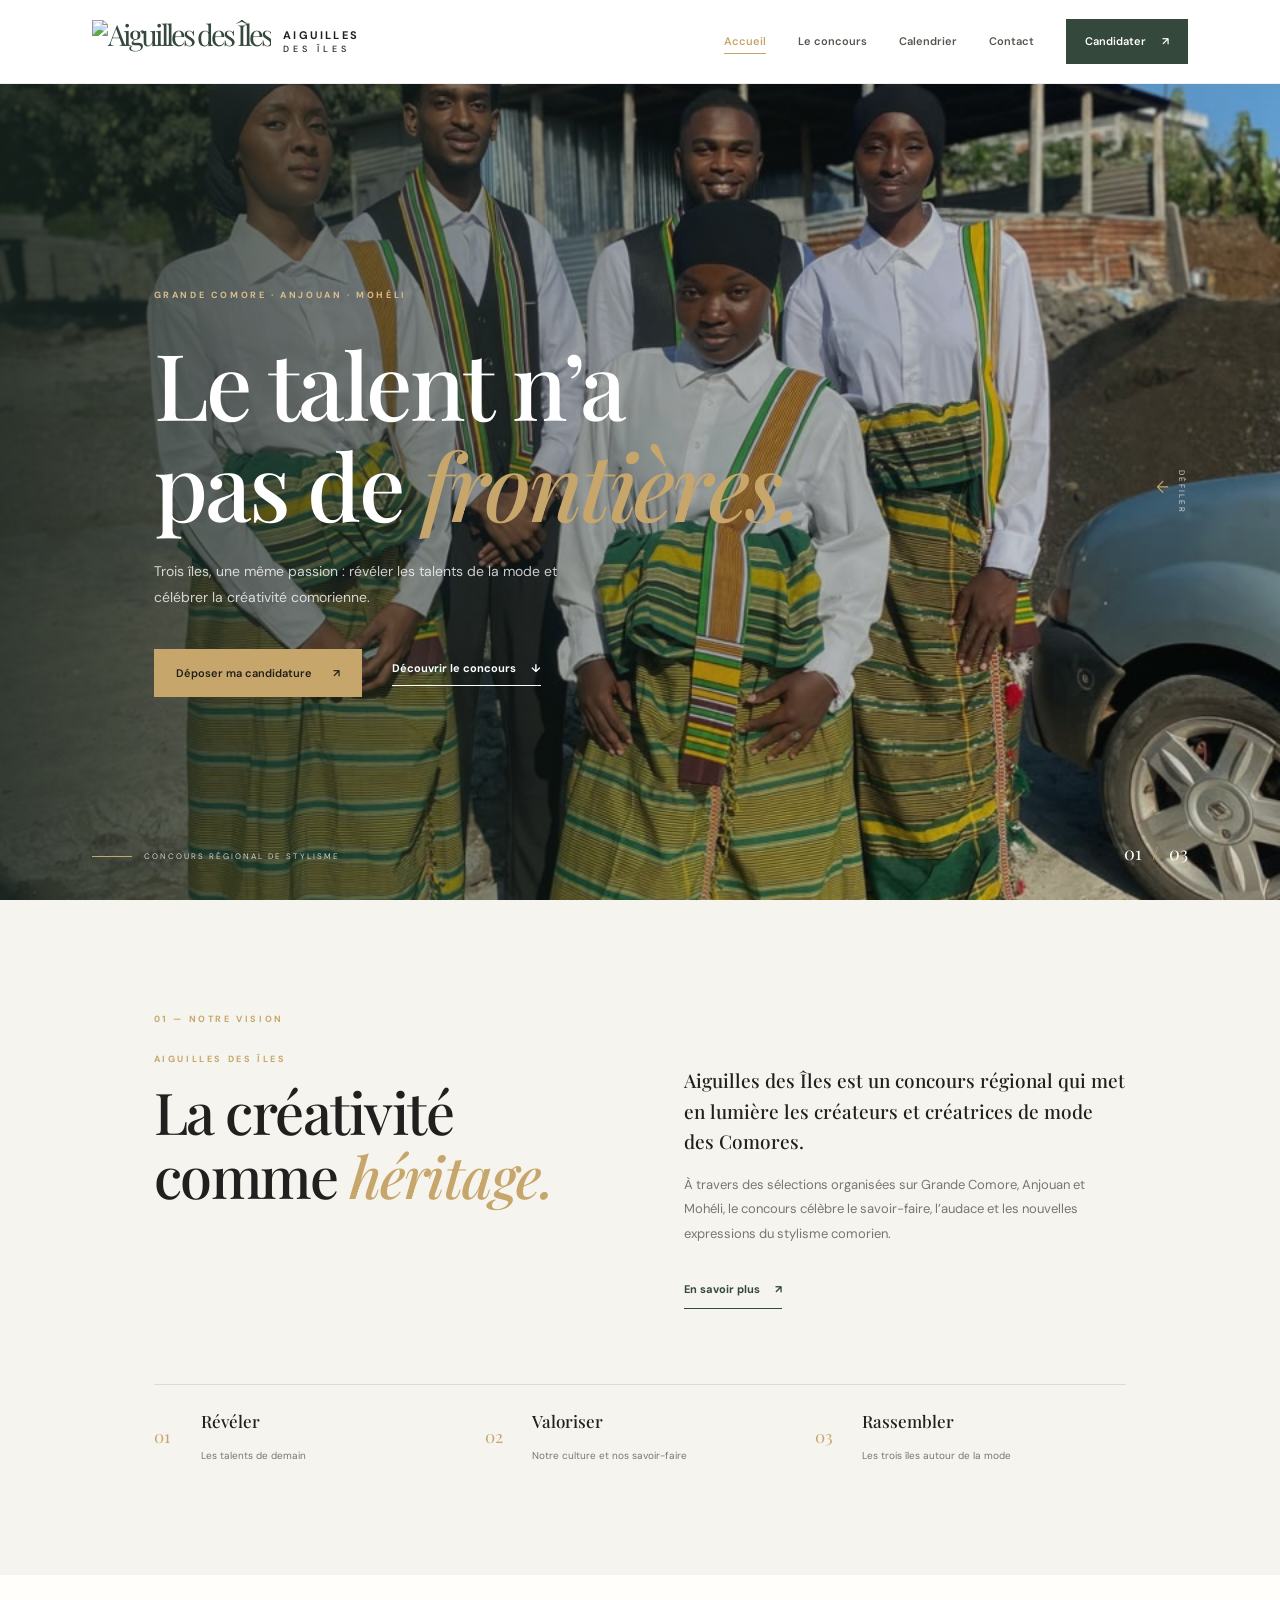
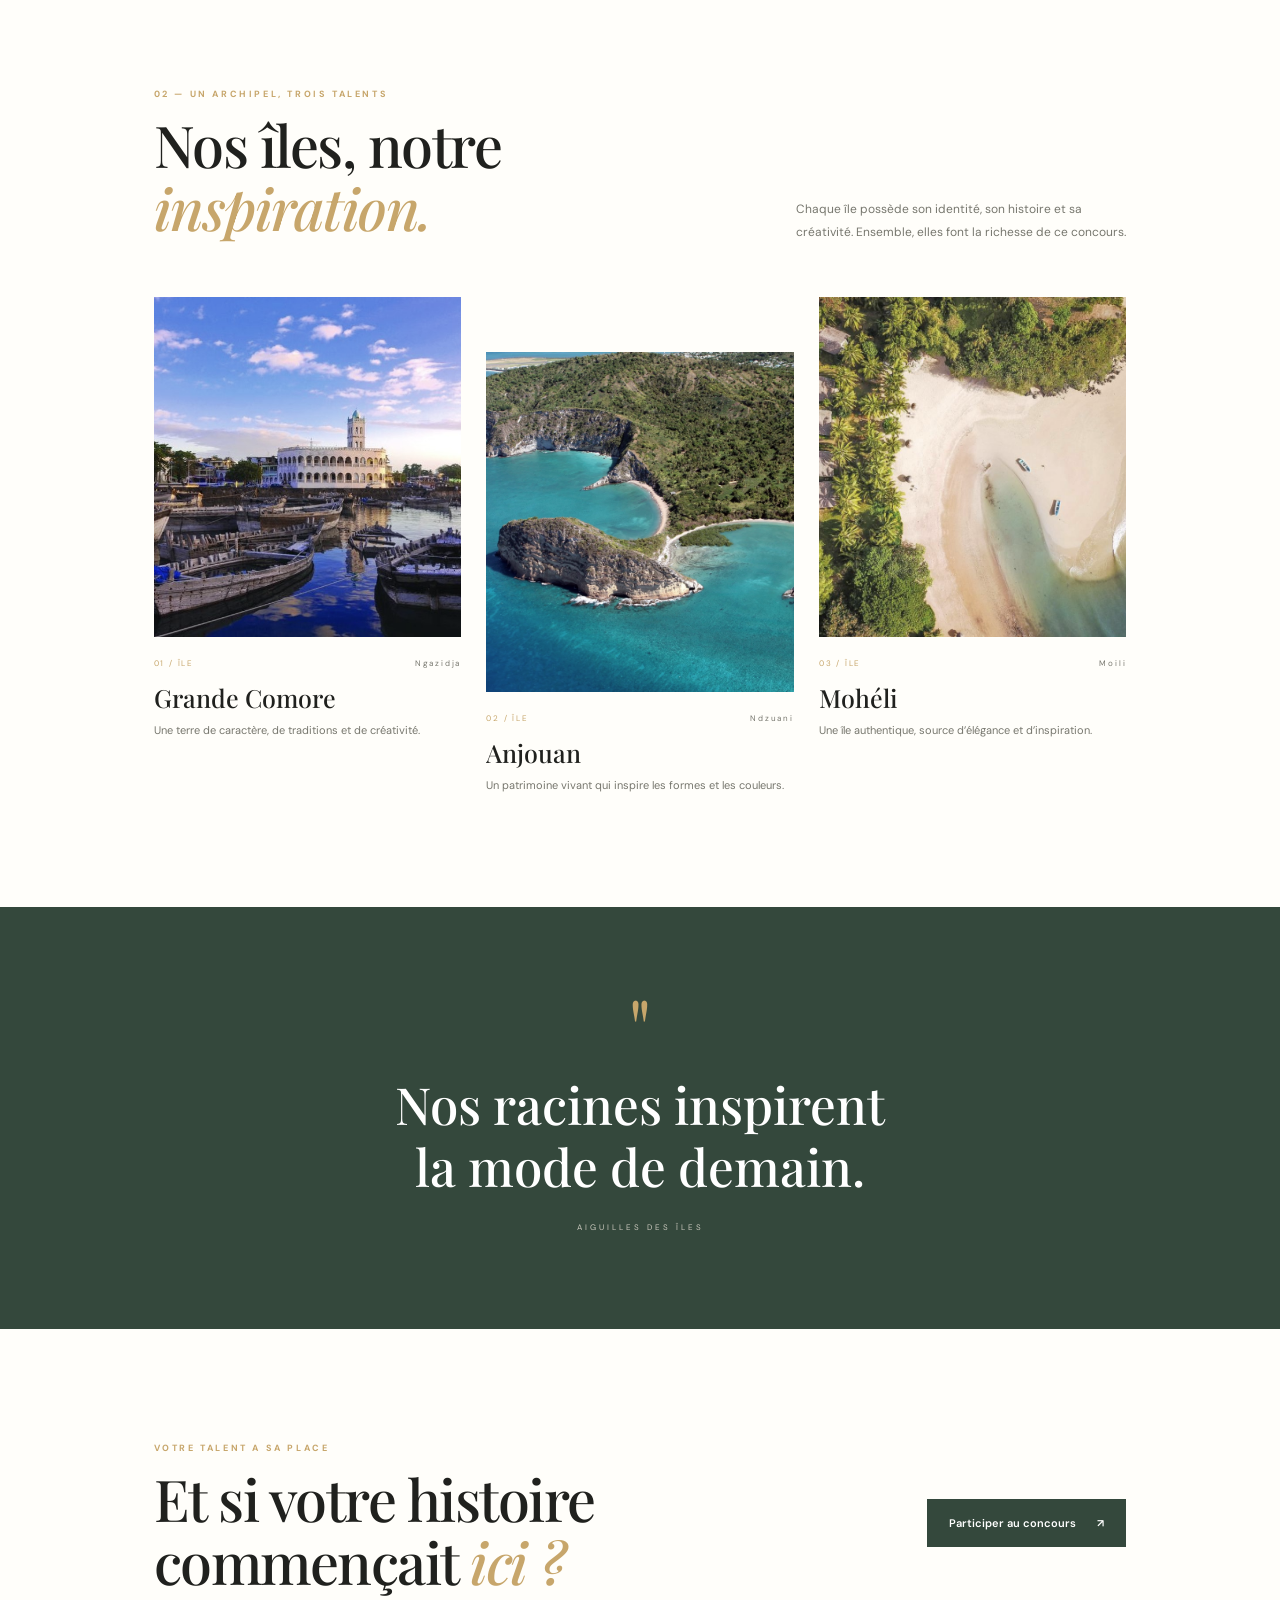
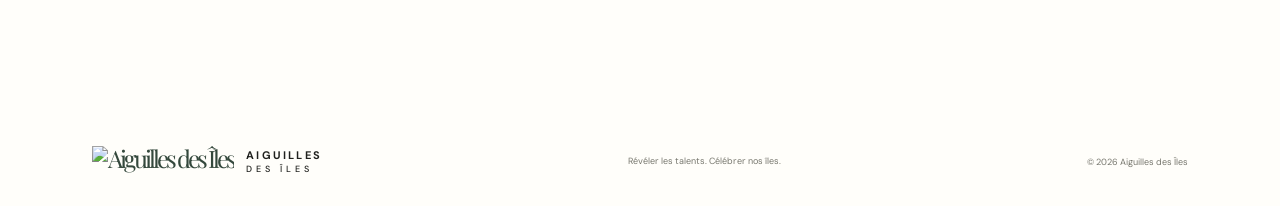
==== index.html @ 20867476 "premier commit" ====
<!DOCTYPE html>
<html lang="fr">
<head>
  <meta charset="UTF-8">
  <meta name="viewport" content="width=device-width, initial-scale=1.0">
  <meta name="description" content="Aiguilles des Îles — Concours régional de stylisme des Comores. Trois îles, une même passion : révéler les talents de la mode et célébrer la créativité comorienne.">
  <title>Accueil | Aiguilles des Îles</title>
  <link rel="preconnect" href="https://fonts.googleapis.com">
  <link rel="preconnect" href="https://fonts.gstatic.com" crossorigin>
  <link href="https://fonts.googleapis.com/css2?family=DM+Sans:wght@400;500;600;700&family=Playfair+Display:wght@500;600;700&display=swap" rel="stylesheet">
  <link rel="stylesheet" href="css/styles.css">
  <script src="js/main.js" defer></script>
</head>
<body>
<a href="#main-content" class="skip-link">Aller au contenu principal</a>
<header class="site-header" role="banner">
  <a class="brand" href="index.html" aria-label="Aiguilles des Îles - Accueil">
    <span class="brand-mark" aria-hidden="true"><img src="assets/images/Logo aiguille des îles .png" alt="Aiguilles des Îles"></span>
    <span class="brand-name">AIGUILLES <small>DES ÎLES</small></span>
  </a>
  <button class="menu-toggle" aria-label="Ouvrir le menu" aria-expanded="false" aria-controls="main-nav">
    <span aria-hidden="true"></span><span aria-hidden="true"></span>
  </button>
  <nav class="main-nav" id="main-nav" role="navigation" aria-label="Navigation principale">
    <a href="index.html" data-page="index" aria-current="page">Accueil</a>
    <a href="concours.html" data-page="concours">Le concours</a>
    <a href="calendrier.html" data-page="calendrier">Calendrier</a>
    <a href="contact.html" data-page="contact">Contact</a>
    <a class="nav-cta" href="candidature.html" data-page="candidature">Candidater <span aria-hidden="true">↗</span></a>
  </nav>
</header>
<main id="main-content">
  <section class="hero hero-home" aria-labelledby="hero-title">
    <div class="hero-content reveal">
      <p class="eyebrow light">GRANDE COMORE · ANJOUAN · MOHÉLI</p>
      <h1 id="hero-title">Le talent n&rsquo;a<br>pas de <em>frontières.</em></h1>
      <p class="hero-intro">Trois îles, une même passion : révéler les talents de la mode et célébrer la créativité comorienne.</p>
      <div class="hero-actions">
        <a class="button button-gold" href="candidature.html">Déposer ma candidature <span aria-hidden="true">↗</span></a>
        <a class="text-link light-link" href="concours.html">Découvrir le concours <span aria-hidden="true">↓</span></a>
      </div>
    </div>
    <div class="hero-note" aria-hidden="true"><span class="note-line"></span><span>CONCOURS RÉGIONAL DE STYLISME</span></div>
    <div class="hero-index" aria-hidden="true">01 <span>/</span> 03</div>
    <a class="scroll-cue" href="#vision" aria-label="Faire défiler vers la suite">DÉFILER <span aria-hidden="true">↓</span></a>
  </section>

  <section class="intro section-pad" id="vision" aria-labelledby="vision-title">
    <div class="section-kicker reveal">01 — NOTRE VISION</div>
    <div class="intro-grid">
      <div class="reveal">
        <p class="eyebrow">AIGUILLES DES ÎLES</p>
        <h2 id="vision-title">La créativité<br>comme <em>héritage.</em></h2>
      </div>
      <div class="intro-copy reveal">
        <p class="lead">Aiguilles des Îles est un concours régional qui met en lumière les créateurs et créatrices de mode des Comores.</p>
        <p>À travers des sélections organisées sur Grande Comore, Anjouan et Mohéli, le concours célèbre le savoir-faire, l&rsquo;audace et les nouvelles expressions du stylisme comorien.</p>
        <a class="text-link dark-link" href="concours.html">En savoir plus <span aria-hidden="true">↗</span></a>
      </div>
    </div>
    <div class="values-row reveal">
      <div><span aria-hidden="true">01</span><strong>Révéler</strong><small>Les talents de demain</small></div>
      <div><span aria-hidden="true">02</span><strong>Valoriser</strong><small>Notre culture et nos savoir-faire</small></div>
      <div><span aria-hidden="true">03</span><strong>Rassembler</strong><small>Les trois îles autour de la mode</small></div>
    </div>
  </section>

  <section class="islands section-pad" aria-labelledby="islands-title">
    <div class="section-heading reveal">
      <div>
        <div class="section-kicker">02 — UN ARCHIPEL, TROIS TALENTS</div>
        <h2 id="islands-title">Nos îles, notre <em>inspiration.</em></h2>
      </div>
      <p>Chaque île possède son identité, son histoire et sa créativité. Ensemble, elles font la richesse de ce concours.</p>
    </div>
    <div class="island-grid">
      <article class="island-card reveal">
        <div class="island-photo photo-grand" aria-hidden="true"></div>
        <div class="island-meta"><span>01 / ÎLE</span><span>Ngazidja</span></div>
        <h3>Grande Comore</h3>
        <p>Une terre de caractère, de traditions et de créativité.</p>
      </article>
      <article class="island-card island-offset reveal">
        <div class="island-photo photo-anjouan" aria-hidden="true"></div>
        <div class="island-meta"><span>02 / ÎLE</span><span>Ndzuani</span></div>
        <h3>Anjouan</h3>
        <p>Un patrimoine vivant qui inspire les formes et les couleurs.</p>
      </article>
      <article class="island-card reveal">
        <div class="island-photo photo-moheli" aria-hidden="true"></div>
        <div class="island-meta"><span>03 / ÎLE</span><span>Moili</span></div>
        <h3>Mohéli</h3>
        <p>Une île authentique, source d&rsquo;élégance et d&rsquo;inspiration.</p>
      </article>
    </div>
  </section>

  <section class="quote-band" aria-label="Citation">
    <div class="quote-mark" aria-hidden="true">"</div>
    <blockquote>Nos racines inspirent<br>la mode de demain.</blockquote>
    <span>AIGUILLES DES ÎLES</span>
  </section>

  <section class="home-cta section-pad reveal" aria-labelledby="cta-title">
    <div>
      <div class="section-kicker">VOTRE TALENT A SA PLACE</div>
      <h2 id="cta-title">Et si votre histoire<br>commençait <em>ici ?</em></h2>
    </div>
    <a class="button button-dark" href="candidature.html">Participer au concours <span aria-hidden="true">↗</span></a>
  </section>
</main>
<footer class="site-footer" role="contentinfo">
  <a class="brand footer-brand" href="index.html" aria-label="Aiguilles des Îles - Accueil">
    <span class="brand-mark" aria-hidden="true"><img src="assets/images/Logo aiguille des îles .png" alt="Aiguilles des Îles"></span>
    <span class="brand-name">AIGUILLES <small>DES ÎLES</small></span>
  </a>
  <p>Révéler les talents. Célébrer nos îles.</p>
  <span class="copyright">© <span class="year" aria-live="polite"></span> Aiguilles des Îles</span>
</footer>
</body>
</html>
---- css/styles.css ----
/* ==========================================================================
   Aiguilles des Îles — Styles
   ========================================================================== */

/* --------------------------------------------------------------------------
   CSS Custom Properties (Design Tokens)
   -------------------------------------------------------------------------- */
:root {
  /* Colors */
  --color-ink: #20211e;
  --color-ink-light: #55564f;
  --color-muted: #77776e;
  --color-cream: #f6f4ee;
  --color-paper: #fffefa;
  --color-gold: #c7a66b;
  --color-gold-light: #d8bd8e;
  --color-green: #34483c;
  --color-green-dark: #242b25;
  --color-line: #dedbd1;
  --color-white: #ffffff;
  --color-success-bg: #e5eee6;
  --color-success-text: #2c5739;
  --color-error-bg: #fcecec;
  --color-error-text: #9b2c2c;
  --color-focus: #c7a66b;

  /* Transparent variants */
  --color-ink-07: rgba(32, 33, 30, 0.07);
  --color-ink-12: rgba(32, 33, 30, 0.12);
  --color-white-78: rgba(255, 255, 255, 0.78);
  --color-white-85: rgba(255, 255, 255, 0.85);
  --color-white-97: rgba(255, 255, 255, 0.97);
  --color-green-85: rgba(23, 34, 29, 0.85);
  --color-green-40: rgba(23, 34, 29, 0.40);
  --color-green-15: rgba(23, 34, 29, 0.15);
  --color-white-10: rgba(255, 255, 255, 0.10);
  --color-white-13: rgba(255, 255, 255, 0.13);
  --color-white-21: rgba(255, 255, 255, 0.21);
  --color-white-24: rgba(255, 255, 255, 0.24);
  --color-white-66: rgba(255, 255, 255, 0.66);
  --color-white-bf: rgba(255, 255, 255, 0.75);
  --color-white-c2: rgba(255, 255, 255, 0.76);
  --color-white-c7: rgba(255, 255, 255, 0.78);
  --color-white-db: rgba(255, 255, 255, 0.86);
  --color-white-d9: rgba(255, 255, 255, 0.85);
  --color-black-0d: rgba(0, 0, 0, 0.05);
  --color-black-18: rgba(0, 0, 0, 0.09);
  --color-black-12: rgba(0, 0, 0, 0.07);

  /* Typography */
  --font-serif: "Playfair Display", Georgia, serif;
  --font-sans: "DM Sans", Arial, sans-serif;

  /* Font sizes (clamp for fluid typography) */
  --fs-eyebrow: 9px;
  --fs-body-sm: 10px;
  --fs-body: 11px;
  --fs-body-lg: 12px;
  --fs-lead: 19px;
  --fs-h3: 20px;
  --fs-h2: clamp(39px, 4.5vw, 58px);
  --fs-h1: clamp(55px, 7.2vw, 96px);
  --fs-h1-page: clamp(52px, 6.5vw, 82px);
  --fs-quote: clamp(34px, 4vw, 52px);
  --fs-brand-mark: 29px;
  --fs-brand-mark-footer: 24px;
  --fs-nav: 11px;
  --fs-button: 11px;
  --fs-form-label: 10px;
  --fs-form-input: 11px;
  --fs-copyright: 9px;
  --fs-island-meta: 8px;
  --fs-timeline-number: 25px;
  --fs-values-number: 17px;
  --fs-island-title: 25px;

  /* Spacing */
  --space-xs: 4px;
  --space-sm: 8px;
  --space-md: 12px;
  --space-lg: 16px;
  --space-xl: 20px;
  --space-2xl: 24px;
  --space-3xl: 32px;
  --space-4xl: 40px;
  --space-5xl: 48px;
  --space-6xl: 56px;
  --space-7xl: 72px;
  --space-8xl: 80px;
  --space-9xl: 96px;
  --space-10xl: 112px;

  /* Layout */
  --header-height: 84px;
  --header-height-mobile: 76px;
  --container-padding: 7.2%;
  --container-padding-mobile: 5%;
  --section-padding: 112px 12%;
  --section-padding-mobile: 85px 8%;
  --max-content-width: 680px;
  --max-page-hero-width: 650px;

  /* Transitions */
  --transition-fast: 0.2s ease;
  --transition-base: 0.25s ease;
  --transition-slow: 0.3s ease;
  --transition-reveal: 0.8s cubic-bezier(0.2, 0.7, 0.2, 1);
  --transition-image: 0.7s ease;

  /* Shadows */
  --shadow-sm: 0 2px 8px var(--color-black-0d);
  --shadow-md: 0 5px 25px var(--color-black-0d);
  --shadow-lg: 0 9px 20px var(--color-black-12);
  --shadow-nav: 0 12px 18px var(--color-black-12);

  /* Border radius */
  --radius-none: 0;
  --radius-sm: 4px;

  /* Z-index */
  --z-header: 1000;
  --z-menu-toggle: 1001;
  --z-modal: 2000;
}

/* --------------------------------------------------------------------------
   Reset & Base
   -------------------------------------------------------------------------- */
*, *::before, *::after {
  box-sizing: border-box;
}

html {
  scroll-behavior: smooth;
  scroll-padding-top: var(--header-height);
  -webkit-text-size-adjust: 100%;
}

@media (prefers-reduced-motion: reduce) {
  html {
    scroll-behavior: auto;
  }
}

body {
  margin: 0;
  color: var(--color-ink);
  background: var(--color-paper);
  font-family: var(--font-sans);
  font-size: var(--fs-body);
  line-height: 1.6;
  -webkit-font-smoothing: antialiased;
  -moz-osx-font-smoothing: grayscale;
}

img {
  max-width: 100%;
  height: auto;
  display: block;
}

a {
  color: inherit;
  text-decoration: none;
}

button {
  font-family: inherit;
  font-size: inherit;
}

input, select, textarea {
  font-family: inherit;
  font-size: inherit;
}

/* Focus styles for accessibility */
:focus-visible {
  outline: 2px solid var(--color-focus);
  outline-offset: 2px;
}

/* Skip link for accessibility */
.skip-link {
  position: absolute;
  top: -100%;
  left: 50%;
  transform: translateX(-50%);
  padding: var(--space-md) var(--space-xl);
  background: var(--color-ink);
  color: var(--color-white);
  font-weight: 600;
  z-index: 10000;
  border-radius: var(--radius-sm);
}

.skip-link:focus {
  top: var(--space-md);
}

/* --------------------------------------------------------------------------
   Typography Utilities
   -------------------------------------------------------------------------- */
.eyebrow, .section-kicker {
  font-size: var(--fs-eyebrow);
  letter-spacing: 2.6px;
  font-weight: 700;
  color: var(--color-gold);
  text-transform: uppercase;
  margin: 0 0 var(--space-sm);
}

.eyebrow.light, .section-kicker.light {
  color: var(--color-gold-light);
}

h1, h2, h3, h4, h5, h6 {
  font-family: var(--font-serif);
  font-weight: 500;
  line-height: 1.1;
  margin: 0;
}

h1 { font-size: var(--fs-h1); letter-spacing: -2.8px; }
h2 { font-size: var(--fs-h2); letter-spacing: -1.5px; margin: var(--space-md) 0; }
h3 { font-size: var(--fs-h3); }

h1 em, h2 em, h3 em, blockquote em {
  color: var(--color-gold);
  font-weight: 500;
  font-style: italic;
}

.lead {
  color: var(--color-ink);
  font: 500 var(--fs-lead)/1.6 var(--font-serif);
  margin-top: 0;
}

p {
  margin: 0 0 var(--space-lg);
  line-height: 1.9;
}

small {
  font-size: var(--fs-body-sm);
  line-height: 1.5;
}

.text-link {
  display: inline-block;
  font-size: var(--fs-nav);
  font-weight: 700;
  padding-bottom: 8px;
  border-bottom: 1px solid currentColor;
  transition: color var(--transition-base);
}

.text-link span {
  margin-left: 12px;
  transition: transform var(--transition-base);
}

.text-link:hover span {
  transform: translateX(4px);
}

.light-link { color: var(--color-white); }
.dark-link { color: var(--color-green); margin-top: var(--space-lg); }

/* --------------------------------------------------------------------------
   Buttons
   -------------------------------------------------------------------------- */
.button {
  display: inline-flex;
  align-items: center;
  justify-content: center;
  gap: var(--space-sm);
  padding: 17px 22px;
  border: 0;
  font: 600 var(--fs-button) var(--font-sans);
  cursor: pointer;
  transition: transform var(--transition-base), background var(--transition-base), box-shadow var(--transition-base);
  white-space: nowrap;
}

.button:hover {
  transform: translateY(-3px);
  box-shadow: var(--shadow-lg);
}

.button:active {
  transform: translateY(0);
}

.button-gold {
  background: var(--color-gold);
  color: #201f1a;
}

.button-gold:hover {
  background: var(--color-gold-light);
}

.button-dark {
  background: var(--color-green);
  color: var(--color-white);
}

.button-dark:hover {
  background: #2d3d34;
}

.button:disabled {
  opacity: 0.5;
  cursor: not-allowed;
  transform: none;
}

/* --------------------------------------------------------------------------
   Layout Components
   -------------------------------------------------------------------------- */
.section-pad {
  padding: var(--section-padding);
}

.container {
  width: 100%;
  max-width: 1200px;
  margin: 0 auto;
  padding: 0 var(--container-padding);
}

/* --------------------------------------------------------------------------
   Header / Navigation
   -------------------------------------------------------------------------- */
.site-header {
  height: var(--header-height);
  padding: 0 var(--container-padding);
  display: flex;
  align-items: center;
  justify-content: space-between;
  background: var(--color-white-97);
  backdrop-filter: blur(12px);
  position: fixed;
  top: 0;
  left: 0;
  right: 0;
  z-index: var(--z-header);
  border-bottom: 1px solid var(--color-ink-07);
  transition: box-shadow var(--transition-slow);
}

.site-header.scrolled {
  box-shadow: var(--shadow-md);
}

.brand {
  display: flex;
  align-items: center;
  gap: 12px;
  flex-shrink: 0;
}

.brand-mark {
  font: var(--fs-brand-mark) var(--font-serif);
  letter-spacing: -3px;
  color: var(--color-green);
  line-height: 1;
}

.brand-mark img {
  height: 44px;
  width: auto;
  display: block;
}

.brand-mark span {
  color: var(--color-gold);
  font-size: 17px;
  vertical-align: top;
  margin: 0 2px;
}

.brand-name {
  font-size: 11px;
  font-weight: 700;
  letter-spacing: 2.2px;
  line-height: 1.5;
}

.brand-name small {
  display: block;
  font-size: 9px;
  font-weight: 500;
  letter-spacing: 4px;
}

.main-nav {
  display: flex;
  align-items: center;
  gap: 32px;
  font-size: var(--fs-nav);
  font-weight: 600;
  color: var(--color-ink-light);
}

.main-nav a:not(.nav-cta) {
  transition: color var(--transition-base);
  position: relative;
}

.main-nav a:not(.nav-cta)::after {
  content: '';
  position: absolute;
  bottom: -4px;
  left: 0;
  width: 0;
  height: 1px;
  background: var(--color-gold);
  transition: width var(--transition-base);
}

.main-nav a:hover:not(.nav-cta),
.main-nav a.active:not(.nav-cta) {
  color: var(--color-gold);
}

.main-nav a:hover:not(.nav-cta)::after,
.main-nav a.active:not(.nav-cta)::after {
  width: 100%;
}

.nav-cta {
  background: var(--color-green);
  color: var(--color-white);
  padding: 14px 19px;
  border-radius: var(--radius-none);
  transition: background var(--transition-base), transform var(--transition-base), box-shadow var(--transition-base);
}

.nav-cta:hover {
  background: #2d3d34;
  transform: translateY(-2px);
  box-shadow: var(--shadow-sm);
}

.nav-cta span,
.button span {
  margin-left: 13px;
}

/* Menu toggle */
.menu-toggle {
  display: none;
  border: 0;
  background: none;
  padding: 8px;
  cursor: pointer;
  position: relative;
  z-index: var(--z-menu-toggle);
}

.menu-toggle span {
  display: block;
  width: 24px;
  height: 1.5px;
  background: var(--color-ink);
  margin: 6px 0;
  transition: all 0.3s cubic-bezier(0.4, 0, 0.2, 1);
  transform-origin: center;
}

.menu-toggle.active span:first-child {
  transform: translateY(7.5px) rotate(45deg);
}

.menu-toggle.active span:nth-child(2) {
  opacity: 0;
  transform: scaleX(0);
}

.menu-toggle.active span:last-child {
  transform: translateY(-7.5px) rotate(-45deg);
}

main {
  padding-top: var(--header-height);
}

/* --------------------------------------------------------------------------
   Hero Sections
   -------------------------------------------------------------------------- */
.hero {
  min-height: 690px;
  height: calc(100vh - var(--header-height));
  max-height: 900px;
  position: relative;
  display: flex;
  align-items: center;
  overflow: hidden;
  background: #26352d;
  color: var(--color-white);
}

.hero-home {
  background-image: linear-gradient(90deg, var(--color-green-85), var(--color-green-40) 48%, var(--color-green-15)), url("../assets/images/photo_accueil.jpg");
  background-size: cover;
  background-position: center 38%;
  background-attachment: fixed;
}

.hero-content {
  position: relative;
  z-index: 1;
  width: min(var(--max-content-width), 80%);
  margin-left: 12%;
  padding: 70px 0;
}

.hero h1 {
  margin: 28px 0 23px;
}

.hero-intro {
  max-width: 435px;
  color: var(--color-white-c7);
  font-size: 14px;
  line-height: 1.9;
}

.hero-actions {
  display: flex;
  align-items: center;
  gap: 30px;
  margin-top: 38px;
  flex-wrap: wrap;
}

.hero-note {
  position: absolute;
  left: var(--container-padding);
  bottom: 37px;
  display: flex;
  align-items: center;
  gap: 12px;
  font-size: 8px;
  letter-spacing: 2px;
  color: var(--color-white-bf);
}

.note-line {
  width: 40px;
  height: 1px;
  background: var(--color-gold);
}

.hero-index {
  position: absolute;
  right: var(--container-padding);
  bottom: 35px;
  font: 18px var(--font-serif);
}

.hero-index span {
  color: var(--color-gold);
  margin: 0 6px;
}

.scroll-cue {
  position: absolute;
  right: var(--container-padding);
  top: 50%;
  transform: translateY(-50%);
  writing-mode: vertical-rl;
  font-size: 8px;
  letter-spacing: 2px;
  color: var(--color-white-c2);
}

.scroll-cue span {
  color: var(--color-gold);
  font-size: 16px;
  margin-top: 10px;
  display: block;
}

/* Page Hero */
.page-hero {
  height: 510px;
  min-height: 430px;
  display: flex;
  align-items: center;
  position: relative;
  background-size: cover;
  background-position: center;
  color: var(--color-white);
}

.page-hero::before {
  content: "";
  position: absolute;
  inset: 0;
  background: linear-gradient(90deg, var(--color-green-85), var(--color-green-40) 65%, var(--color-green-15));
}

.page-hero-content {
  position: relative;
  margin-left: 12%;
  max-width: var(--max-page-hero-width);
}

.page-hero h1 {
  font-size: var(--fs-h1-page);
}

.page-hero-content > p:last-child {
  font-size: 13px;
  color: var(--color-white-c7);
  margin-top: var(--space-md);
}

/* Page Hero Backgrounds */
.page-hero-fashion {
  background-image: url("../assets/images/grand-comore.jpg");
}

.page-hero-calendar {
  background-image: url("../assets/images/moheli.jpg");
}

.page-hero-application {
  background-image: url("../assets/images/photo_accueil.jpg");
}

.page-hero-contact {
  background-image: url("../assets/images/anjouan.webp");
}

/* --------------------------------------------------------------------------
   Intro / Vision Section
   -------------------------------------------------------------------------- */
.intro {
  background: var(--color-cream);
}

.intro-grid {
  display: grid;
  grid-template-columns: 1fr 1fr;
  gap: 9%;
  margin-top: 25px;
  align-items: start;
}

.intro-copy {
  padding-top: 14px;
  color: var(--color-muted);
  font-size: 13px;
  line-height: 1.9;
}

.values-row {
  display: grid;
  grid-template-columns: repeat(3, 1fr);
  border-top: 1px solid var(--color-line);
  margin-top: 75px;
  padding-top: 25px;
  gap: 20px;
}

.values-row > div {
  display: grid;
  grid-template-columns: 35px 1fr;
  align-items: center;
  gap: 12px;
}

.values-row span {
  grid-row: span 2;
  color: var(--color-gold);
  font: var(--fs-values-number) var(--font-serif);
}

.values-row strong {
  font: 500 17px var(--font-serif);
}

.values-row small {
  color: var(--color-muted);
  font-size: 10px;
  margin-top: 4px;
}

/* --------------------------------------------------------------------------
   Islands Section
   -------------------------------------------------------------------------- */
.islands {
  background: var(--color-paper);
}

.section-heading {
  display: flex;
  justify-content: space-between;
  align-items: end;
  gap: 40px;
  margin-bottom: 45px;
}

.section-heading p {
  max-width: 330px;
  color: var(--color-muted);
  font-size: 12px;
  line-height: 1.9;
  margin-bottom: 8px;
}

.island-grid {
  display: grid;
  grid-template-columns: repeat(3, 1fr);
  gap: 25px;
  align-items: start;
}

.island-offset {
  margin-top: 55px;
}

.island-photo {
  height: 340px;
  background-size: cover;
  background-position: center;
  filter: saturate(0.75);
  transition: transform var(--transition-image), filter var(--transition-image);
}

.island-card {
  overflow: hidden;
}

.island-card:hover .island-photo {
  transform: scale(1.035);
  filter: saturate(1);
}

.photo-grand {
  background-image: url("../assets/images/grand-comore.jpg");
}

.photo-anjouan {
  background-image: url("../assets/images/anjouan.webp");
}

.photo-moheli {
  background-image: url("../assets/images/moheli.jpg");
}

.island-meta {
  display: flex;
  justify-content: space-between;
  color: var(--color-gold);
  font-size: var(--fs-island-meta);
  letter-spacing: 1.8px;
  margin-top: 20px;
}

.island-meta span:last-child {
  color: var(--color-muted);
}

.island-card h3 {
  font: 500 var(--fs-island-title) var(--font-serif);
  margin: 12px 0 7px;
}

.island-card p {
  font-size: 11px;
  line-height: 1.7;
  color: var(--color-muted);
  margin: 0;
}

/* --------------------------------------------------------------------------
   Quote Band
   -------------------------------------------------------------------------- */
.quote-band {
  padding: 95px 20px;
  background: var(--color-green);
  color: var(--color-white);
  text-align: center;
}

.quote-mark {
  font: 80px/0.6 var(--font-serif);
  color: var(--color-gold);
  line-height: 0.6;
}

.quote-band blockquote {
  margin: 24px 0;
  font: 500 var(--fs-quote)/1.2 var(--font-serif);
}

.quote-band > span {
  font-size: 8px;
  letter-spacing: 3px;
  color: #c9c8bd;
  display: block;
}

/* --------------------------------------------------------------------------
   Home CTA
   -------------------------------------------------------------------------- */
.home-cta {
  display: flex;
  justify-content: space-between;
  align-items: center;
  gap: 30px;
  flex-wrap: wrap;
}

.home-cta > div {
  flex: 1;
  min-width: 280px;
}

/* --------------------------------------------------------------------------
   Story Section (Concours page)
   -------------------------------------------------------------------------- */
.story-section {
  background: var(--color-cream);
}

/* --------------------------------------------------------------------------
   Requirements Section (Concours page)
   -------------------------------------------------------------------------- */
.requirements {
  display: grid;
  grid-template-columns: 1fr 1fr;
  padding: 0;
  background: var(--color-green-dark);
  color: var(--color-white);
}

.requirements-image {
  min-height: 610px;
  background: url("../assets/images/anjouan.webp") center/cover;
}

.requirements-content {
  padding: 95px 13% 80px 10%;
}

.requirements-content h2 {
  margin-top: 25px;
}

.requirements-content > p {
  color: var(--color-white-db);
  font-size: 12px;
  line-height: 1.9;
  margin: 24px 0;
}

.check-list {
  list-style: none;
  padding: 0;
  margin: 28px 0 35px;
}

.check-list li {
  padding: 12px 0;
  border-bottom: 1px solid var(--color-white-10);
  font-size: 11px;
  color: var(--color-white-db);
  display: flex;
  align-items: flex-start;
  gap: 12px;
}

.check-list li span {
  color: var(--color-gold);
  flex-shrink: 0;
  margin-top: 2px;
}

/* --------------------------------------------------------------------------
   Final Section (Concours page)
   -------------------------------------------------------------------------- */
.final-section {
  background: var(--color-paper);
}

/* --------------------------------------------------------------------------
   Journey / Calendar Page
   -------------------------------------------------------------------------- */
.journey-page {
  background: var(--color-cream);
}

.journey-page .section-heading {
  align-items: end;
  margin: 20px 0 55px;
}

.journey-page .section-heading h2 {
  margin-bottom: 0;
}

.timeline {
  border-top: 1px solid var(--color-line);
}

.timeline-item {
  display: grid;
  grid-template-columns: 65px 1fr auto;
  gap: 25px;
  align-items: center;
  padding: 26px 0;
  border-bottom: 1px solid var(--color-line);
}

.timeline-number {
  font: var(--fs-timeline-number) var(--font-serif);
  color: var(--color-gold);
}

.timeline-item small {
  color: var(--color-gold);
  font-size: 8px;
  letter-spacing: 2px;
}

.timeline-item h3 {
  font: 500 20px var(--font-serif);
  margin: 6px 0;
}

.timeline-item p {
  font-size: 11px;
  color: var(--color-muted);
  margin: 0;
}

.timeline-date {
  font-size: 8px;
  letter-spacing: 1.5px;
  color: var(--color-muted);
  white-space: nowrap;
}

/* --------------------------------------------------------------------------
   Application / Candidature Page
   -------------------------------------------------------------------------- */
.application {
  background: var(--color-paper);
  display: grid;
  grid-template-columns: 0.8fr 1.2fr;
  gap: 9%;
}

.application-heading {
  align-self: start;
}

.application-heading > p {
  font-size: 12px;
  line-height: 1.9;
  color: var(--color-muted);
  max-width: 300px;
}

.application-reminder {
  margin-top: 45px;
  padding: 22px;
  background: var(--color-cream);
  max-width: 320px;
}

.application-reminder strong {
  font: 500 18px var(--font-serif);
  display: block;
  margin-bottom: var(--space-xs);
}

.application-reminder p {
  font-size: 11px;
  color: var(--color-muted);
  line-height: 1.8;
  margin: 0;
}

.application-form,
.contact-form {
  background: var(--color-cream);
  padding: 35px;
}

.form-topline {
  display: flex;
  justify-content: space-between;
  padding-bottom: 20px;
  border-bottom: 1px solid var(--color-line);
  margin-bottom: 25px;
  color: var(--color-gold);
  font-size: 8px;
  letter-spacing: 1.8px;
  font-weight: 700;
}

.form-grid {
  display: grid;
  grid-template-columns: 1fr 1fr;
  gap: 19px 16px;
}

.form-grid label,
.contact-form label {
  display: flex;
  flex-direction: column;
  gap: 9px;
  font-size: var(--fs-form-label);
  font-weight: 700;
  color: #53544c;
}

.form-grid .full {
  grid-column: 1 / -1;
}

input, select, textarea {
  width: 100%;
  border: 1px solid var(--color-line);
  border-radius: var(--radius-none);
  background: var(--color-paper);
  padding: 13px 12px;
  color: var(--color-ink);
  font: var(--fs-form-input) var(--font-sans);
  outline: none;
  transition: border-color var(--transition-base), box-shadow var(--transition-base);
}

input:focus, select:focus, textarea:focus {
  border-color: var(--color-focus);
  box-shadow: 0 0 0 3px rgba(199, 166, 107, 0.2);
}

input:invalid:not(:placeholder-shown),
select:invalid:not(:placeholder-shown),
textarea:invalid:not(:placeholder-shown) {
  border-color: var(--color-error-text);
}

textarea {
  resize: vertical;
  min-height: 100px;
}

.upload-label small {
  font-weight: 400;
  color: var(--color-muted);
  line-height: 1.5;
  margin-top: 4px;
  display: block;
}

input[type="file"] {
  padding: 10px;
}

.consent {
  display: flex;
  gap: 10px;
  align-items: center;
  margin: 25px 0;
  color: var(--color-muted);
  font-size: 10px;
}

.consent input {
  width: auto;
  accent-color: var(--color-green);
}

.form-disclaimer {
  color: #8a887e;
  font-size: 9px;
  line-height: 1.6;
  margin: 17px 0 0;
}

.form-message {
  display: none;
  padding: 14px;
  margin-top: 18px;
  background: var(--color-success-bg);
  color: var(--color-success-text);
  font-size: 11px;
  line-height: 1.6;
  border-radius: var(--radius-sm);
}

.form-message.show {
  display: block;
}

.form-message.error {
  background: var(--color-error-bg);
  color: var(--color-error-text);
}

/* --------------------------------------------------------------------------
   Contact Page
   -------------------------------------------------------------------------- */
.contact-page {
  display: grid;
  grid-template-columns: 1fr 1fr;
  gap: 10%;
  background: var(--color-paper);
}

.contact-intro > p {
  max-width: 400px;
  color: var(--color-muted);
  font-size: 13px;
  line-height: 1.9;
}

.contact-details {
  margin-top: 45px;
  border-top: 1px solid var(--color-line);
}

.contact-details div {
  padding: 19px 0;
  border-bottom: 1px solid var(--color-line);
}

.contact-details span {
  display: block;
  font-size: 8px;
  letter-spacing: 2px;
  color: var(--color-gold);
  margin-bottom: 9px;
}

.contact-details a,
.contact-details p {
  font: 500 16px var(--font-serif);
  margin: 0;
}

.contact-details a:hover {
  color: var(--color-gold);
}

.edit-note {
  display: block;
  margin-top: 20px;
  color: #98958a;
  font-size: 9px;
}

.contact-form {
  display: flex;
  flex-direction: column;
  gap: 18px;
}

.contact-form .form-topline {
  margin-bottom: 4px;
}

.contact-form .button {
  align-self: flex-start;
}

/* --------------------------------------------------------------------------
   Footer
   -------------------------------------------------------------------------- */
.site-footer {
  padding: 28px var(--container-padding);
  display: flex;
  align-items: center;
  justify-content: space-between;
  gap: 20px;
  background: var(--color-paper);
  flex-wrap: wrap;
}

.footer-brand .brand-mark {
  font-size: var(--fs-brand-mark-footer);
}

.footer-brand .brand-mark img {
  height: 32px;
  width: auto;
  display: block;
}

.site-footer p,
.copyright {
  font-size: var(--fs-copyright);
  color: var(--color-muted);
  margin: 0;
}

/* --------------------------------------------------------------------------
   Reveal Animations
   -------------------------------------------------------------------------- */
.reveal {
  opacity: 0;
  transform: translateY(26px);
  transition: opacity var(--transition-reveal), transform var(--transition-reveal);
}

.reveal.visible {
  opacity: 1;
  transform: translateY(0);
}

.hero-content.reveal {
  transition-delay: 0.15s;
}

/* Staggered reveal for list items */
.check-list li.reveal:nth-child(1) { transition-delay: 0.05s; }
.check-list li.reveal:nth-child(2) { transition-delay: 0.1s; }
.check-list li.reveal:nth-child(3) { transition-delay: 0.15s; }
.check-list li.reveal:nth-child(4) { transition-delay: 0.2s; }

.timeline-item.reveal:nth-child(1) { transition-delay: 0.05s; }
.timeline-item.reveal:nth-child(2) { transition-delay: 0.1s; }
.timeline-item.reveal:nth-child(3) { transition-delay: 0.15s; }
.timeline-item.reveal:nth-child(4) { transition-delay: 0.2s; }
.timeline-item.reveal:nth-child(5) { transition-delay: 0.25s; }
.timeline-item.reveal:nth-child(6) { transition-delay: 0.3s; }

.island-card.reveal:nth-child(1) { transition-delay: 0.05s; }
.island-card.reveal:nth-child(2) { transition-delay: 0.15s; }
.island-card.reveal:nth-child(3) { transition-delay: 0.25s; }

.values-row > div.reveal:nth-child(1) { transition-delay: 0.05s; }
.values-row > div.reveal:nth-child(2) { transition-delay: 0.1s; }
.values-row > div.reveal:nth-child(3) { transition-delay: 0.15s; }

@media (prefers-reduced-motion: reduce) {
  *, *::before, *::after {
    scroll-behavior: auto !important;
    transition-duration: 0.01ms !important;
    animation-duration: 0.01ms !important;
  }

  .reveal {
    opacity: 1;
    transform: none;
  }
}

/* --------------------------------------------------------------------------
   Responsive
   -------------------------------------------------------------------------- */
@media (max-width: 1024px) {
  .requirements-content {
    padding: 85px 10% 70px;
  }
}

@media (max-width: 900px) {
  .site-header {
    padding: 0 var(--container-padding-mobile);
    height: var(--header-height-mobile);
  }

  .main-nav {
    position: absolute;
    top: var(--header-height-mobile);
    left: 0;
    right: 0;
    background: var(--color-paper);
    padding: 0 var(--container-padding);
    flex-direction: column;
    align-items: stretch;
    gap: 0;
    box-shadow: var(--shadow-nav);
    max-height: 0;
    overflow: hidden;
    opacity: 0;
    transition: max-height 0.4s cubic-bezier(0.4, 0, 0.2, 1), opacity 0.3s ease, padding 0.4s cubic-bezier(0.4, 0, 0.2, 1);
    padding-top: 0;
    padding-bottom: 0;
  }

  .main-nav.open {
    max-height: 400px;
    opacity: 1;
    padding-top: 22px;
    padding-bottom: 22px;
  }

  .main-nav a {
    padding: 14px 0;
    opacity: 0;
    transform: translateX(-20px);
    transition: opacity 0.3s ease, transform 0.3s ease, color var(--transition-base);
  }

  .main-nav.open a {
    opacity: 1;
    transform: translateX(0);
  }

  .main-nav.open a:nth-child(1) { transition-delay: 0.1s; }
  .main-nav.open a:nth-child(2) { transition-delay: 0.15s; }
  .main-nav.open a:nth-child(3) { transition-delay: 0.2s; }
  .main-nav.open a:nth-child(4) { transition-delay: 0.25s; }
  .main-nav.open a:nth-child(5) { transition-delay: 0.3s; }

  .main-nav .nav-cta {
    padding: 14px;
    text-align: center;
    margin-top: 10px;
    opacity: 0;
    transform: translateX(-20px);
    transition: opacity 0.3s ease 0.35s, transform 0.3s ease 0.35s, background var(--transition-base);
  }

  .main-nav.open .nav-cta {
    opacity: 1;
    transform: translateX(0);
  }

  .menu-toggle {
    display: block;
    z-index: var(--z-menu-toggle);
  }

  main {
    padding-top: var(--header-height-mobile);
  }

  .hero {
    min-height: 620px;
    height: calc(100vh - var(--header-height-mobile));
  }

  .hero-content {
    margin-left: 8%;
  }

  .section-pad {
    padding: var(--section-padding-mobile);
  }

  .requirements-content {
    padding: 75px 9%;
  }
}

@media (max-width: 768px) {
  .hero-note {
    left: 8%;
    font-size: 7px;
  }

  .hero-index {
    right: 8%;
  }

  .scroll-cue {
    right: 8%;
  }
}

@media (max-width: 650px) {
  .hero {
    min-height: 650px;
    background-attachment: scroll;
    background-position: 58% center;
  }

  .hero-content {
    width: 84%;
    margin-left: 8%;
  }

  .hero h1, .page-hero h1 {
    font-size: 57px;
  }

  .hero-actions {
    align-items: flex-start;
    flex-direction: column;
    gap: 23px;
  }

  .hero-note {
    left: 8%;
    font-size: 7px;
  }

  .scroll-cue {
    display: none;
  }

  .intro-grid,
  .requirements,
  .application,
  .contact-page {
    grid-template-columns: 1fr;
  }

  .intro-grid {
    gap: 10px;
  }

  .values-row {
    grid-template-columns: 1fr;
    gap: 20px;
    margin-top: 45px;
  }

  .values-row > div {
    grid-template-columns: 35px 1fr;
    gap: 12px;
    padding: var(--space-md);
    background: var(--color-cream);
    border-radius: var(--radius-sm);
  }

  .section-heading {
    display: block;
  }

  .section-heading p {
    margin-top: 20px;
  }

  .island-grid {
    grid-template-columns: 1fr;
    gap: 35px;
  }

  .island-offset {
    margin-top: 0;
  }

  .island-photo {
    height: 390px;
  }

  .page-hero {
    height: 440px;
  }

  .page-hero-content {
    margin-left: 8%;
    width: 84%;
  }

  .timeline-item {
    grid-template-columns: 42px 1fr;
    gap: 15px;
  }

  .timeline-date {
    grid-column: 2;
    margin-top: -8px;
  }

  .requirements-image {
    min-height: 390px;
  }

  .requirements-content {
    padding: 65px 8%;
  }

  .form-grid {
    grid-template-columns: 1fr;
  }

  .form-grid .full {
    grid-column: auto;
  }

  .application-form,
  .contact-form {
    padding: 23px 18px;
  }

  .contact-page {
    gap: 50px;
  }

  .home-cta {
    display: block;
    text-align: center;
  }

  .home-cta .button {
    margin-top: 20px;
  }

  .site-footer {
    flex-wrap: wrap;
    padding: 25px 8%;
  }

  .site-footer p {
    order: 3;
    width: 100%;
    margin: 0;
  }
}

/* --------------------------------------------------------------------------
   Print Styles
   -------------------------------------------------------------------------- */
@media print {
  .site-header,
  .menu-toggle,
  .hero-note,
  .hero-index,
  .scroll-cue,
  .button,
  .form-disclaimer,
  .application-form,
  .contact-form,
  .site-footer {
    display: none !important;
  }

  main {
    padding-top: 0;
  }

  .hero {
    min-height: auto;
    height: auto;
    background-attachment: scroll;
    color: var(--color-ink);
    background: var(--color-paper);
    page-break-inside: avoid;
  }

  .hero-home {
    background-image: none;
  }

  .page-hero {
    height: auto;
    min-height: auto;
    background-image: none !important;
    color: var(--color-ink);
    background: var(--color-paper);
  }

  .page-hero::before {
    display: none;
  }

  a {
    text-decoration: underline;
  }

  a[href^="http"]::after {
    content: " (" attr(href) ")";
    font-size: 0.8em;
    color: var(--color-muted);
  }
}
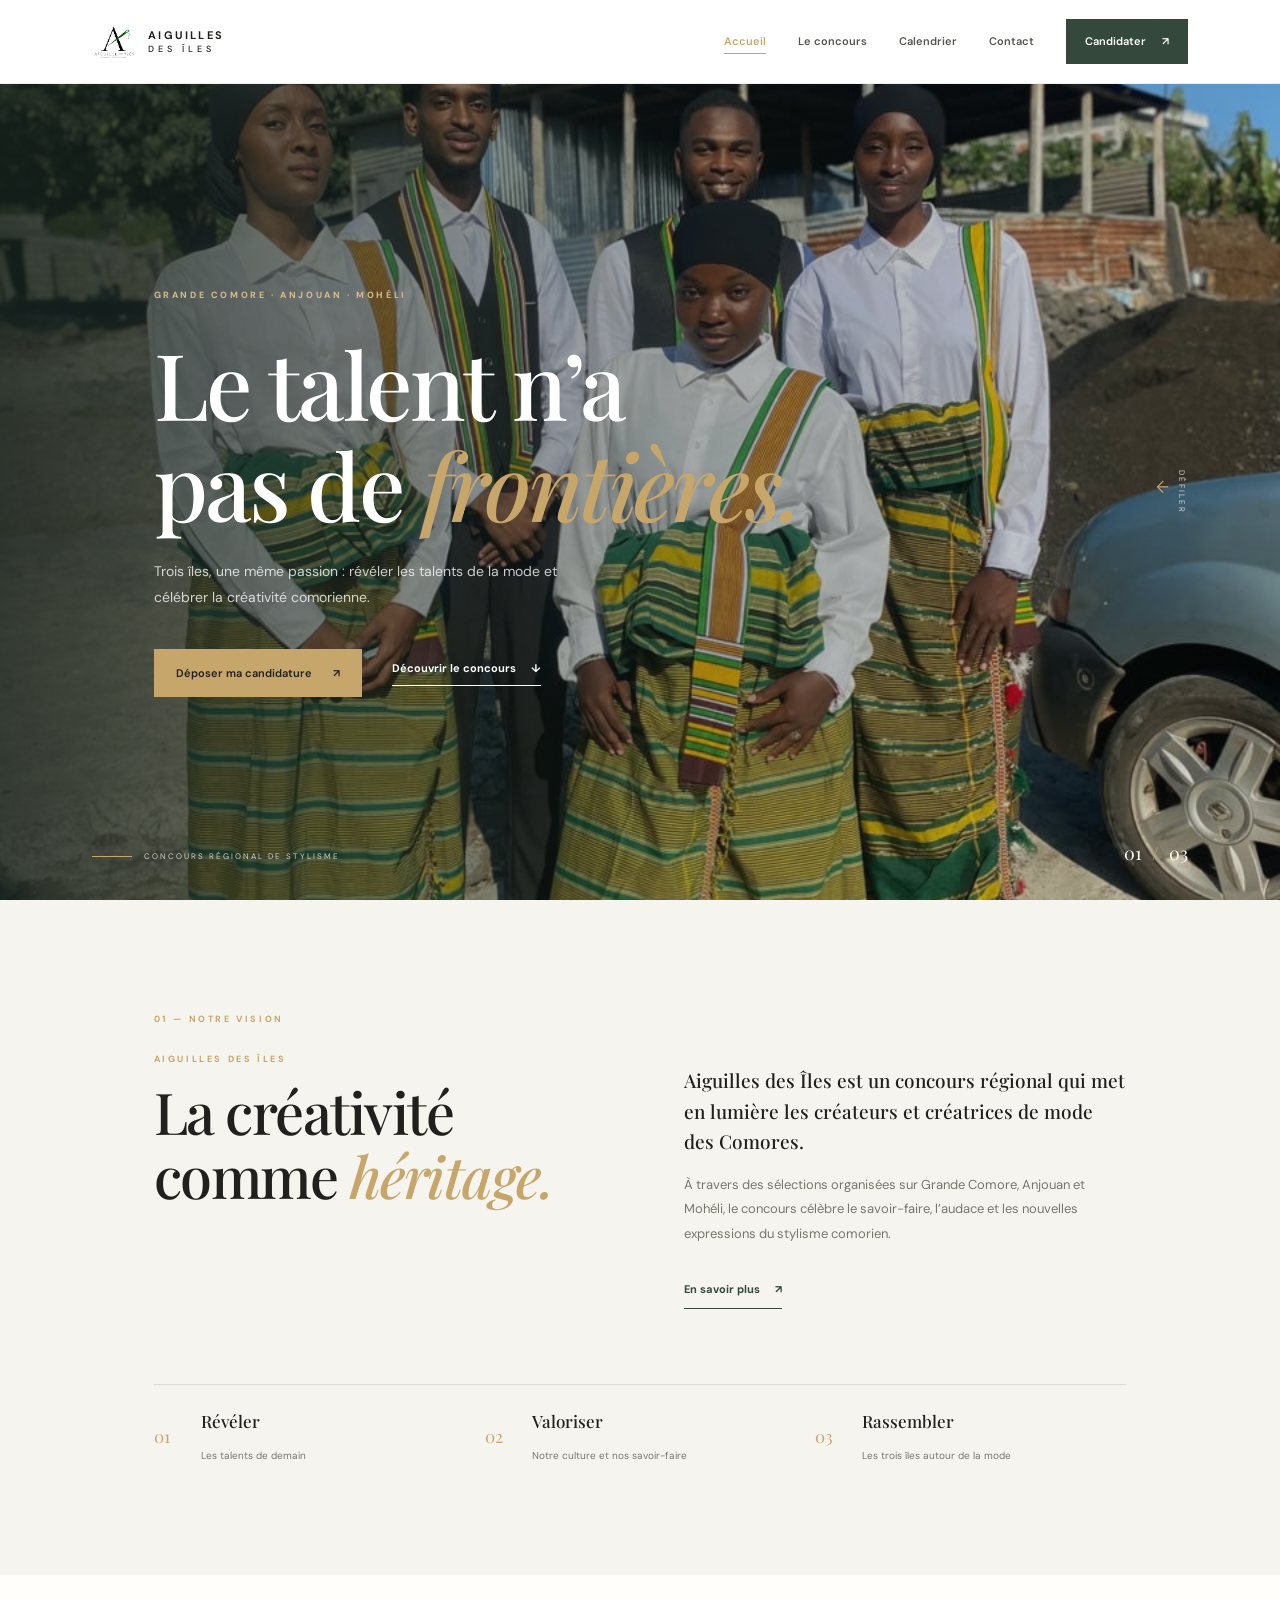
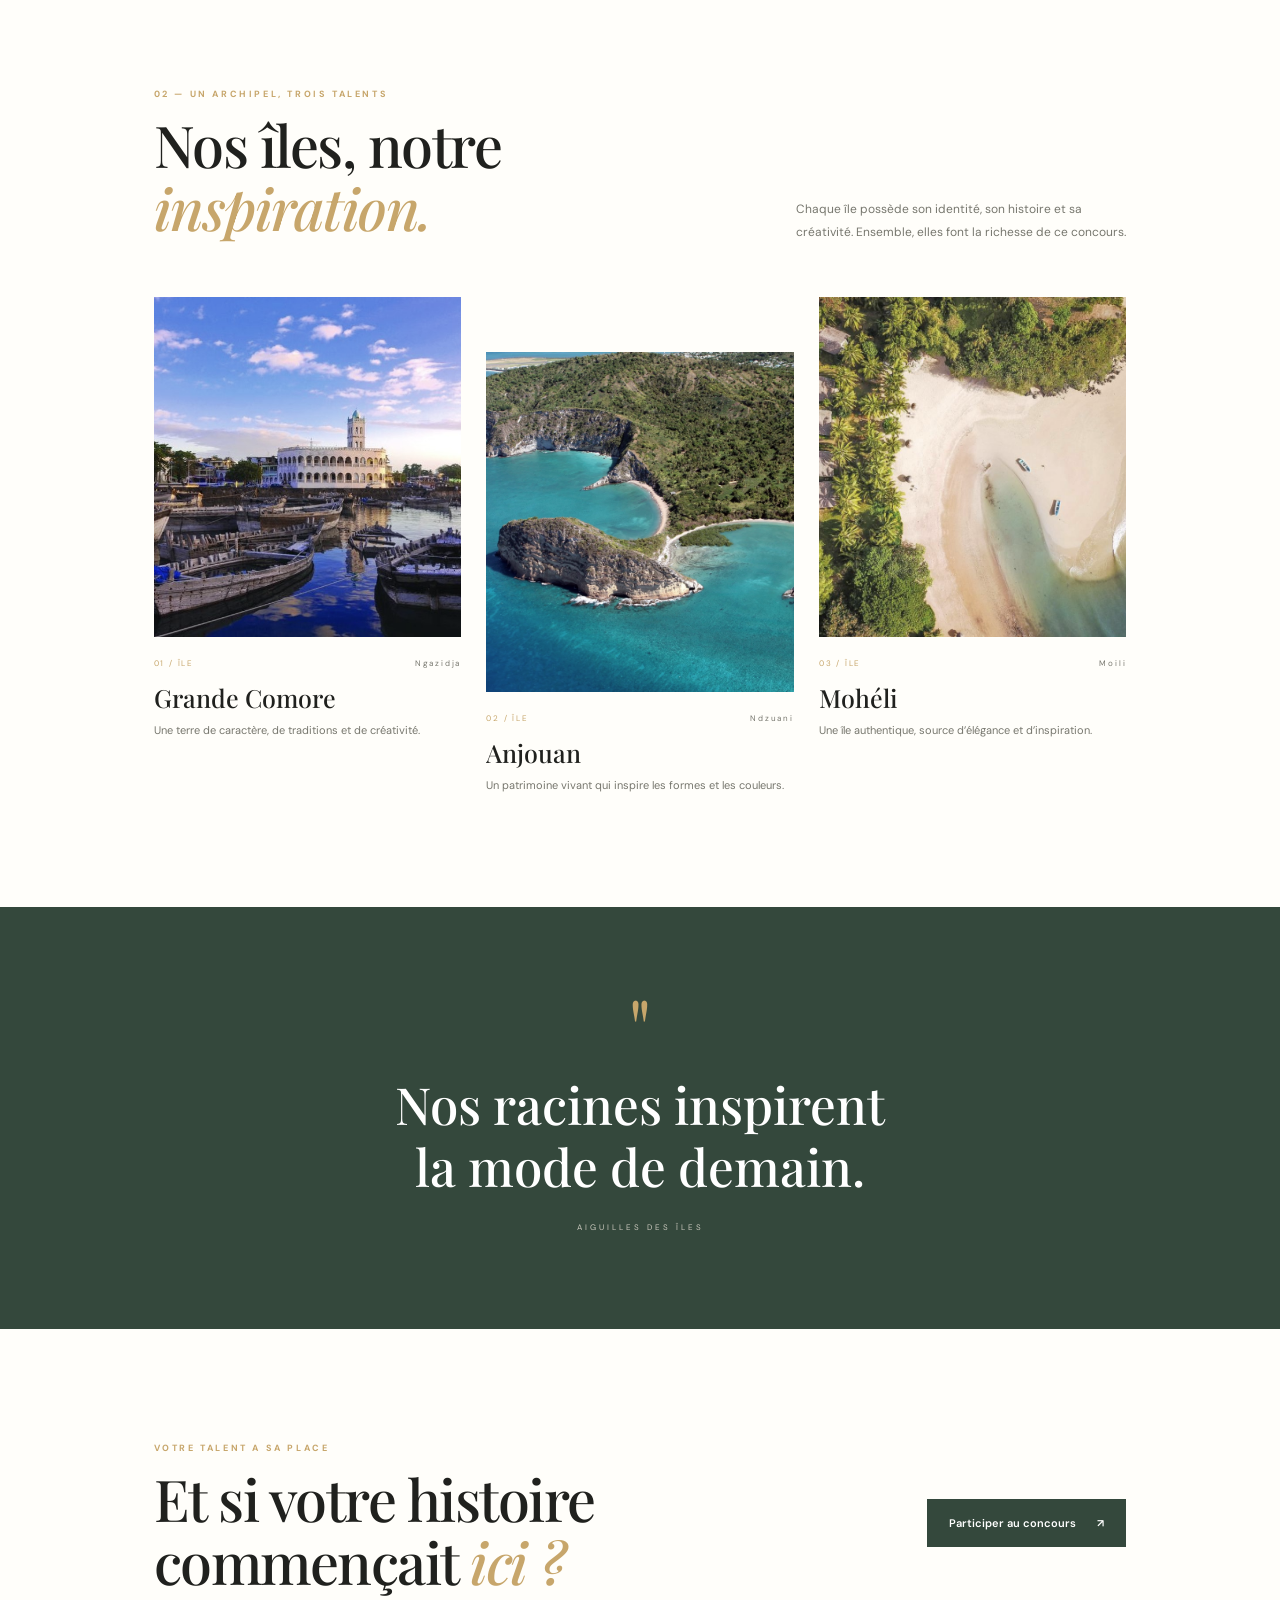
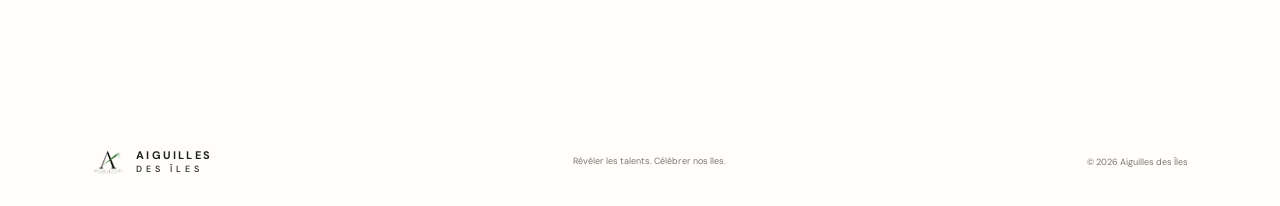
==== commit fef80c4f: "deuxieme commit" ====
--- a/index.html
+++ b/index.html
@@ -15,7 +15,7 @@
 <a href="#main-content" class="skip-link">Aller au contenu principal</a>
 <header class="site-header" role="banner">
   <a class="brand" href="index.html" aria-label="Aiguilles des Îles - Accueil">
-    <span class="brand-mark" aria-hidden="true"><img src="assets/images/Logo aiguille des îles .png" alt="Aiguilles des Îles"></span>
+    <span class="brand-mark" aria-hidden="true"><img src="assets/images/logo-aiguilles-iles.png" alt="Aiguilles des Îles"></span>
     <span class="brand-name">AIGUILLES <small>DES ÎLES</small></span>
   </a>
   <button class="menu-toggle" aria-label="Ouvrir le menu" aria-expanded="false" aria-controls="main-nav">
@@ -111,7 +111,7 @@
 </main>
 <footer class="site-footer" role="contentinfo">
   <a class="brand footer-brand" href="index.html" aria-label="Aiguilles des Îles - Accueil">
-    <span class="brand-mark" aria-hidden="true"><img src="assets/images/Logo aiguille des îles .png" alt="Aiguilles des Îles"></span>
+    <span class="brand-mark" aria-hidden="true"><img src="assets/images/logo-aiguilles-iles.png" alt="Aiguilles des Îles"></span>
     <span class="brand-name">AIGUILLES <small>DES ÎLES</small></span>
   </a>
   <p>Révéler les talents. Célébrer nos îles.</p>
--- a/css/styles.css
+++ b/css/styles.css
@@ -594,6 +594,7 @@
   position: relative;
   background-size: cover;
   background-position: center;
+  background-attachment: fixed;
   color: var(--color-white);
 }
 
@@ -729,6 +730,7 @@
   height: 340px;
   background-size: cover;
   background-position: center;
+  background-attachment: fixed;
   filter: saturate(0.75);
   transition: transform var(--transition-image), filter var(--transition-image);
 }
@@ -1065,6 +1067,13 @@
 
 input[type="file"] {
   padding: 10px;
+}
+
+/* Fix date input on mobile - ensure it doesn't overflow */
+input[type="date"] {
+  min-width: 0;
+  overflow: hidden;
+  text-overflow: ellipsis;
 }
 
 .consent {
@@ -1402,6 +1411,11 @@
     display: none;
   }
 
+  .page-hero,
+  .island-photo {
+    background-attachment: scroll;
+  }
+
   .intro-grid,
   .requirements,
   .application,
@@ -1486,6 +1500,21 @@
   .application-form,
   .contact-form {
     padding: 23px 18px;
+  }
+
+  /* Mobile form fixes - prevent overflow */
+  input, select, textarea {
+    max-width: 100%;
+    box-sizing: border-box;
+  }
+
+  input[type="date"] {
+    max-width: 100%;
+  }
+
+  /* Ensure file inputs don't overflow */
+  input[type="file"] {
+    max-width: 100%;
   }
 
   .contact-page {
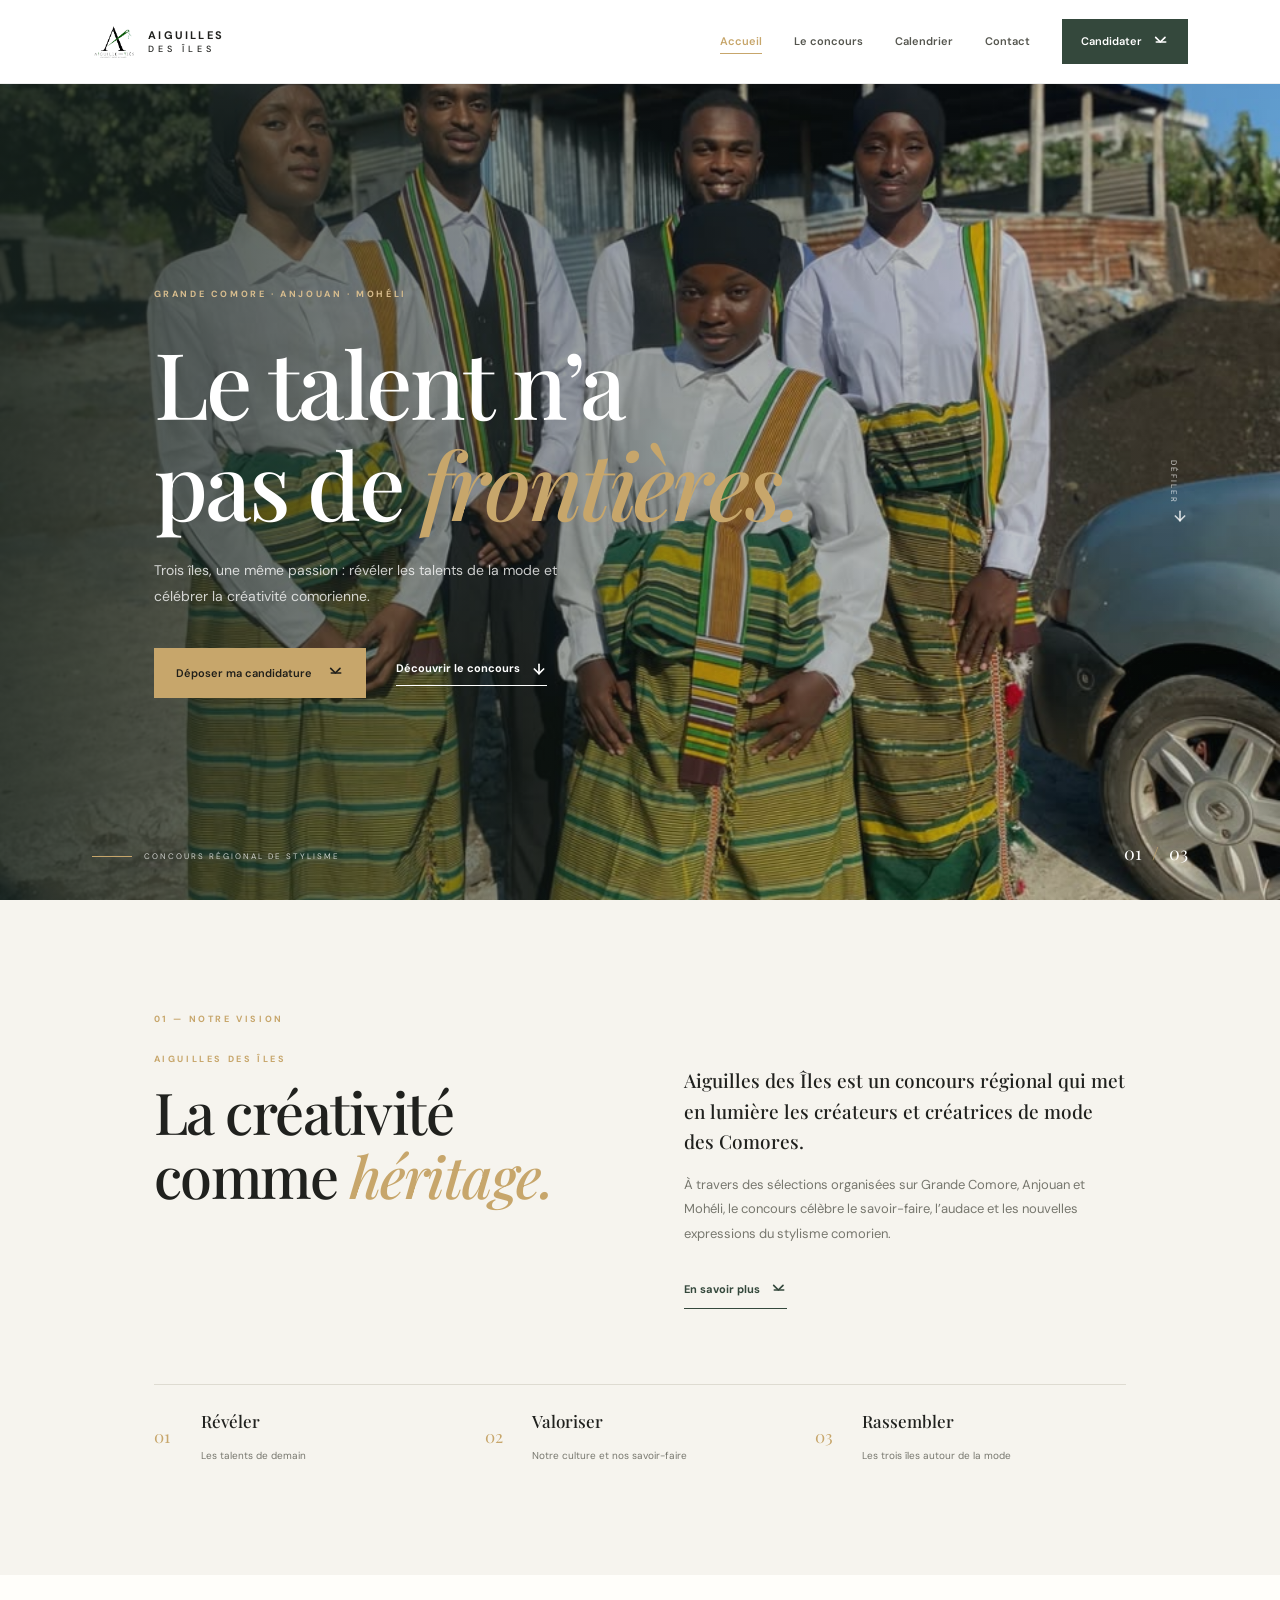
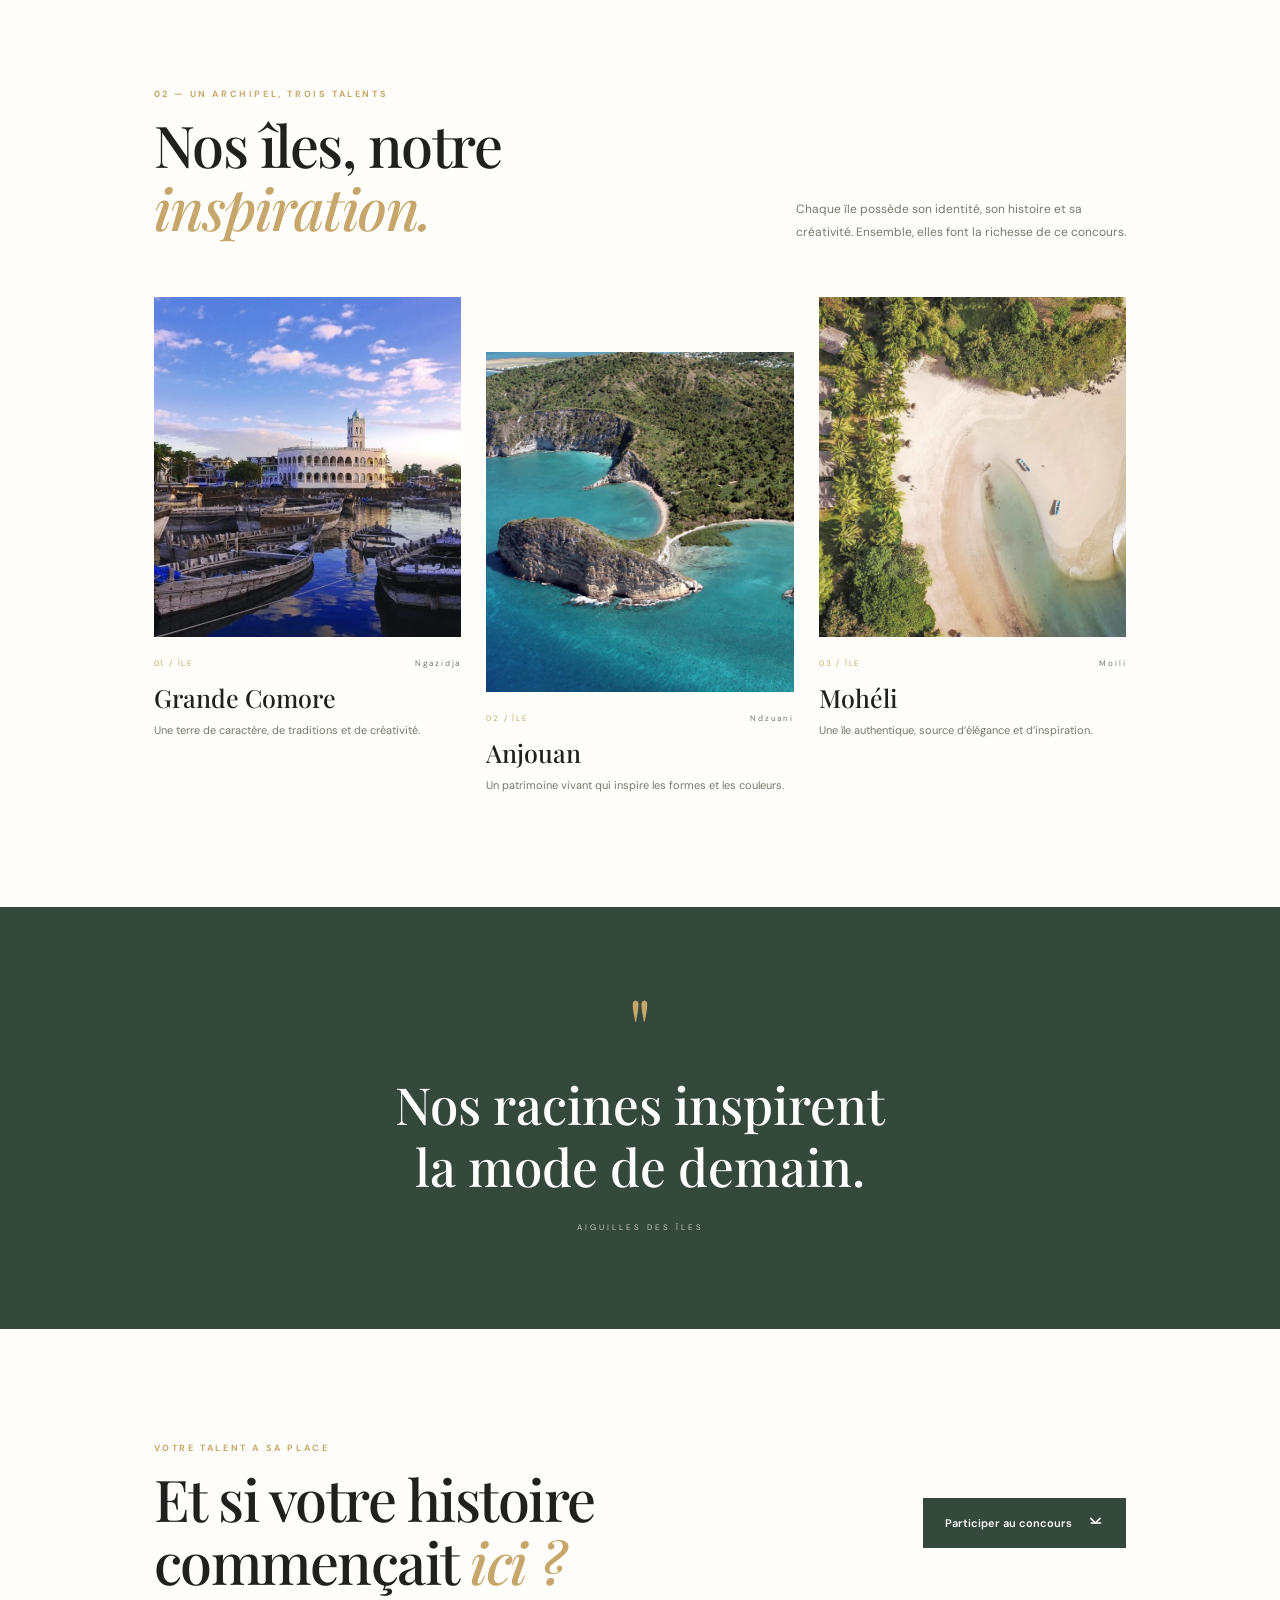
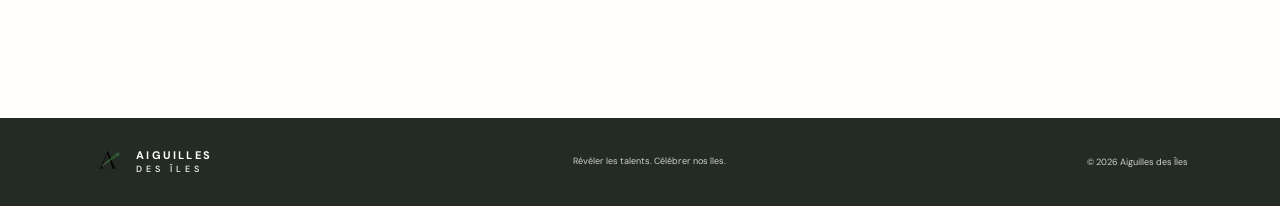
==== commit 02b0d752: "troisième commit" ====
--- a/index.html
+++ b/index.html
@@ -26,7 +26,7 @@
     <a href="concours.html" data-page="concours">Le concours</a>
     <a href="calendrier.html" data-page="calendrier">Calendrier</a>
     <a href="contact.html" data-page="contact">Contact</a>
-    <a class="nav-cta" href="candidature.html" data-page="candidature">Candidater <span aria-hidden="true">↗</span></a>
+    <a class="nav-cta" href="candidature.html" data-page="candidature">Candidater <svg class="icon icon-arrow" aria-hidden="true" width="16" height="16" viewBox="0 0 24 24" fill="none" stroke="currentColor" stroke-width="2.5" stroke-linecap="round" stroke-linejoin="round"><path d="M18 5l-7 7-7-7"/><path d="M5 12h14"/></svg></a>
   </nav>
 </header>
 <main id="main-content">
@@ -36,13 +36,13 @@
       <h1 id="hero-title">Le talent n&rsquo;a<br>pas de <em>frontières.</em></h1>
       <p class="hero-intro">Trois îles, une même passion : révéler les talents de la mode et célébrer la créativité comorienne.</p>
       <div class="hero-actions">
-        <a class="button button-gold" href="candidature.html">Déposer ma candidature <span aria-hidden="true">↗</span></a>
-        <a class="text-link light-link" href="concours.html">Découvrir le concours <span aria-hidden="true">↓</span></a>
+        <a class="button button-gold" href="candidature.html">Déposer ma candidature <svg class="icon icon-arrow" aria-hidden="true" width="16" height="16" viewBox="0 0 24 24" fill="none" stroke="currentColor" stroke-width="2.5" stroke-linecap="round" stroke-linejoin="round"><path d="M18 5l-7 7-7-7"/><path d="M5 12h14"/></svg></a>
+        <a class="text-link light-link" href="concours.html">Découvrir le concours <svg class="icon icon-down" aria-hidden="true" width="16" height="16" viewBox="0 0 24 24" fill="none" stroke="currentColor" stroke-width="2.5" stroke-linecap="round" stroke-linejoin="round"><path d="M12 5v14"/><path d="M19 12l-7 7-7-7"/></svg></a>
       </div>
     </div>
     <div class="hero-note" aria-hidden="true"><span class="note-line"></span><span>CONCOURS RÉGIONAL DE STYLISME</span></div>
     <div class="hero-index" aria-hidden="true">01 <span>/</span> 03</div>
-    <a class="scroll-cue" href="#vision" aria-label="Faire défiler vers la suite">DÉFILER <span aria-hidden="true">↓</span></a>
+    <a class="scroll-cue" href="#vision" aria-label="Faire défiler vers la suite">DÉFILER <svg class="icon icon-down" aria-hidden="true" width="16" height="16" viewBox="0 0 24 24" fill="none" stroke="currentColor" stroke-width="2.5" stroke-linecap="round" stroke-linejoin="round"><path d="M12 5v14"/><path d="M19 12l-7 7-7-7"/></svg></a>
   </section>
 
   <section class="intro section-pad" id="vision" aria-labelledby="vision-title">
@@ -55,7 +55,7 @@
       <div class="intro-copy reveal">
         <p class="lead">Aiguilles des Îles est un concours régional qui met en lumière les créateurs et créatrices de mode des Comores.</p>
         <p>À travers des sélections organisées sur Grande Comore, Anjouan et Mohéli, le concours célèbre le savoir-faire, l&rsquo;audace et les nouvelles expressions du stylisme comorien.</p>
-        <a class="text-link dark-link" href="concours.html">En savoir plus <span aria-hidden="true">↗</span></a>
+        <a class="text-link dark-link" href="concours.html">En savoir plus <svg class="icon icon-arrow" aria-hidden="true" width="16" height="16" viewBox="0 0 24 24" fill="none" stroke="currentColor" stroke-width="2.5" stroke-linecap="round" stroke-linejoin="round"><path d="M18 5l-7 7-7-7"/><path d="M5 12h14"/></svg></a>
       </div>
     </div>
     <div class="values-row reveal">
@@ -106,7 +106,7 @@
       <div class="section-kicker">VOTRE TALENT A SA PLACE</div>
       <h2 id="cta-title">Et si votre histoire<br>commençait <em>ici ?</em></h2>
     </div>
-    <a class="button button-dark" href="candidature.html">Participer au concours <span aria-hidden="true">↗</span></a>
+    <a class="button button-dark" href="candidature.html">Participer au concours <svg class="icon icon-arrow" aria-hidden="true" width="16" height="16" viewBox="0 0 24 24" fill="none" stroke="currentColor" stroke-width="2.5" stroke-linecap="round" stroke-linejoin="round"><path d="M18 5l-7 7-7-7"/><path d="M5 12h14"/></svg></a>
   </section>
 </main>
 <footer class="site-footer" role="contentinfo">
--- a/css/styles.css
+++ b/css/styles.css
@@ -268,6 +268,37 @@
 .light-link { color: var(--color-white); }
 .dark-link { color: var(--color-green); margin-top: var(--space-lg); }
 
+/* SVG Icons */
+.icon {
+  display: inline-block;
+  vertical-align: middle;
+  flex-shrink: 0;
+}
+
+.icon-arrow {
+  margin-left: 8px;
+  transition: transform var(--transition-base);
+}
+
+.icon-down {
+  margin-left: 8px;
+  transition: transform var(--transition-base);
+}
+
+.icon-check {
+  color: var(--color-gold);
+  flex-shrink: 0;
+  margin-top: 1px;
+}
+
+.text-link:hover .icon-arrow,
+.text-link:hover .icon-down,
+.button:hover .icon-arrow,
+.button:hover .icon-down,
+.nav-cta:hover .icon-arrow {
+  transform: translateX(4px);
+}
+
 /* --------------------------------------------------------------------------
    Buttons
    -------------------------------------------------------------------------- */
@@ -1192,8 +1223,17 @@
   align-items: center;
   justify-content: space-between;
   gap: 20px;
-  background: var(--color-paper);
+  background: var(--color-green-dark);
+  color: var(--color-white);
   flex-wrap: wrap;
+}
+
+.site-footer a {
+  color: var(--color-white);
+}
+
+.site-footer a:hover {
+  color: var(--color-gold);
 }
 
 .footer-brand .brand-mark {
@@ -1209,7 +1249,7 @@
 .site-footer p,
 .copyright {
   font-size: var(--fs-copyright);
-  color: var(--color-muted);
+  color: var(--color-white-78);
   margin: 0;
 }
 
@@ -1383,7 +1423,7 @@
 @media (max-width: 650px) {
   .hero {
     min-height: 650px;
-    background-attachment: scroll;
+    background-attachment: fixed;
     background-position: 58% center;
   }
 
@@ -1413,7 +1453,7 @@
 
   .page-hero,
   .island-photo {
-    background-attachment: scroll;
+    background-attachment: fixed;
   }
 
   .intro-grid,
@@ -1510,11 +1550,29 @@
 
   input[type="date"] {
     max-width: 100%;
+    /* Fix date input overflow on mobile */
+    min-width: 0;
+    overflow: hidden;
+    text-overflow: ellipsis;
+    white-space: nowrap;
   }
 
   /* Ensure file inputs don't overflow */
   input[type="file"] {
     max-width: 100%;
+  }
+
+  /* Fix date picker specific issues on iOS Safari */
+  @supports (-webkit-appearance: none) {
+    input[type="date"]::-webkit-datetime-edit {
+      overflow: hidden;
+    }
+    input[type="date"]::-webkit-datetime-edit-fields-wrapper {
+      overflow: hidden;
+    }
+    input[type="date"]::-webkit-calendar-picker-indicator {
+      opacity: 1;
+    }
   }
 
   .contact-page {
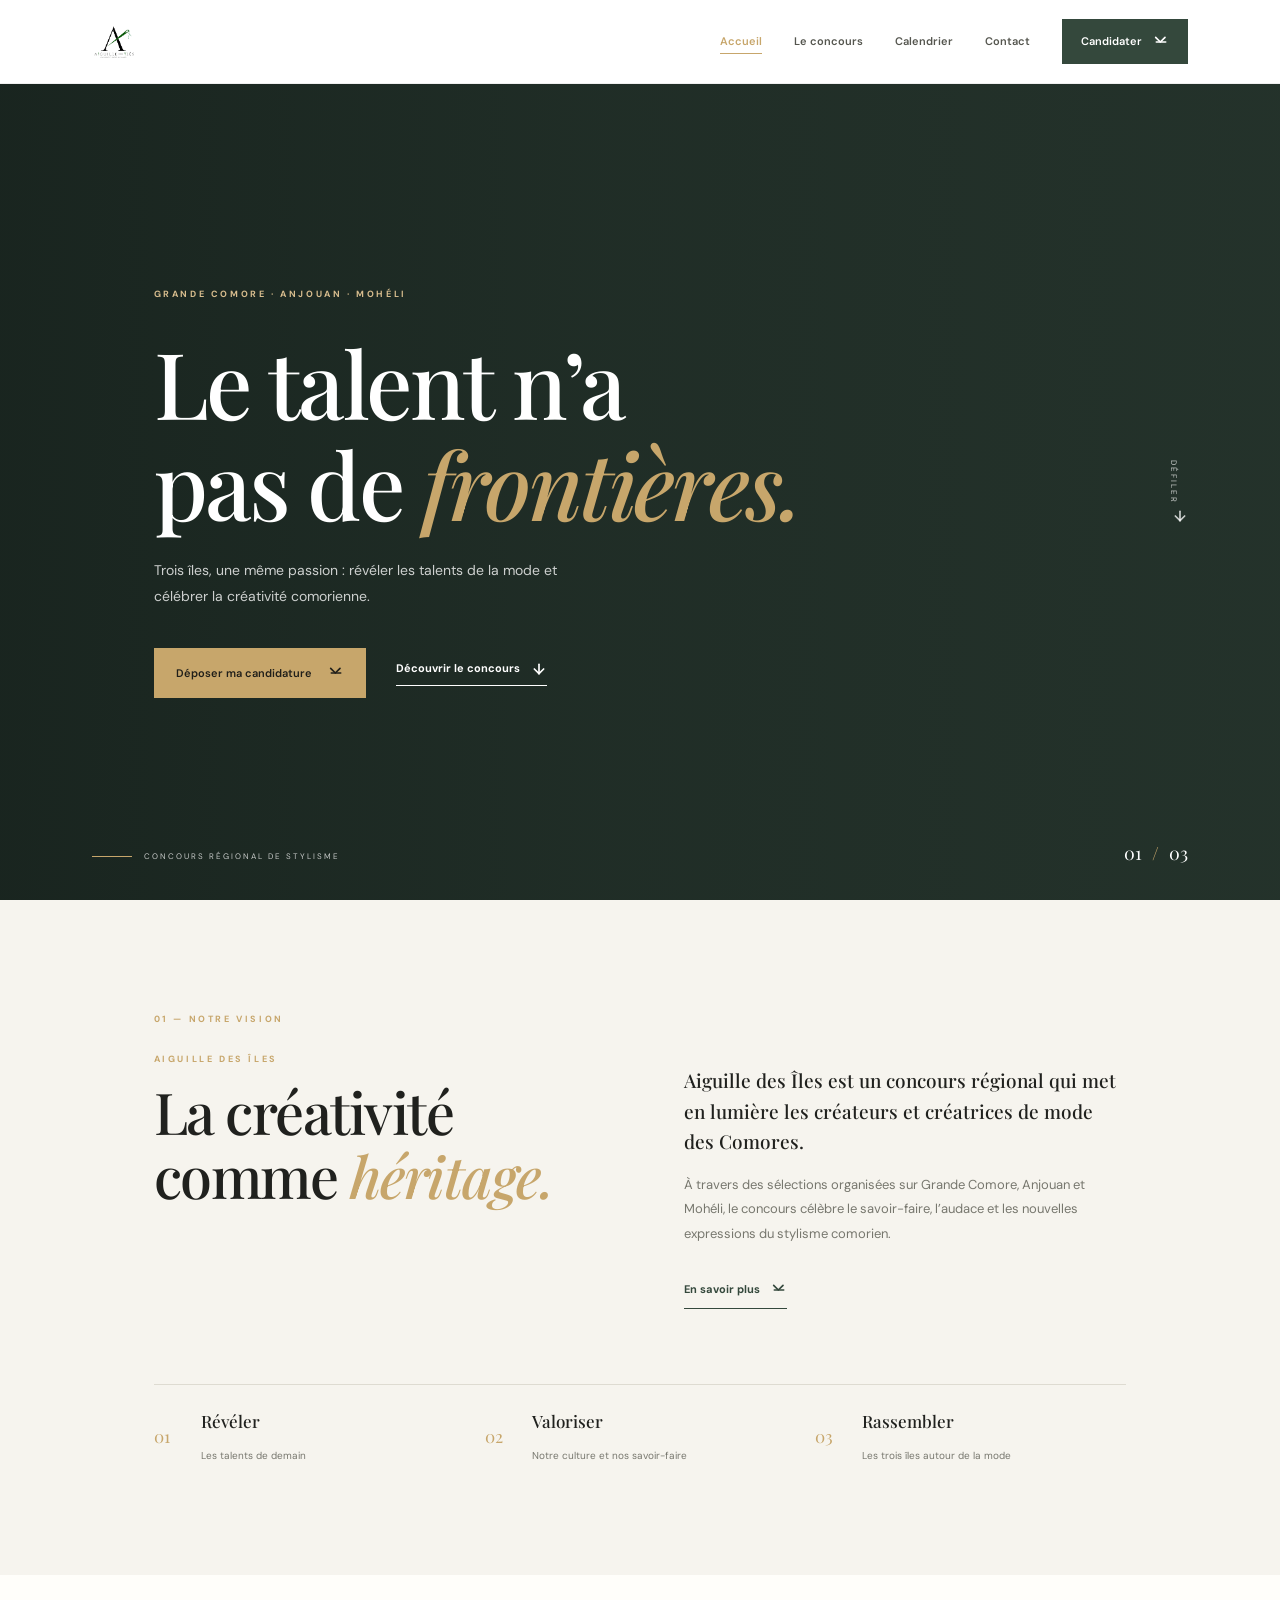
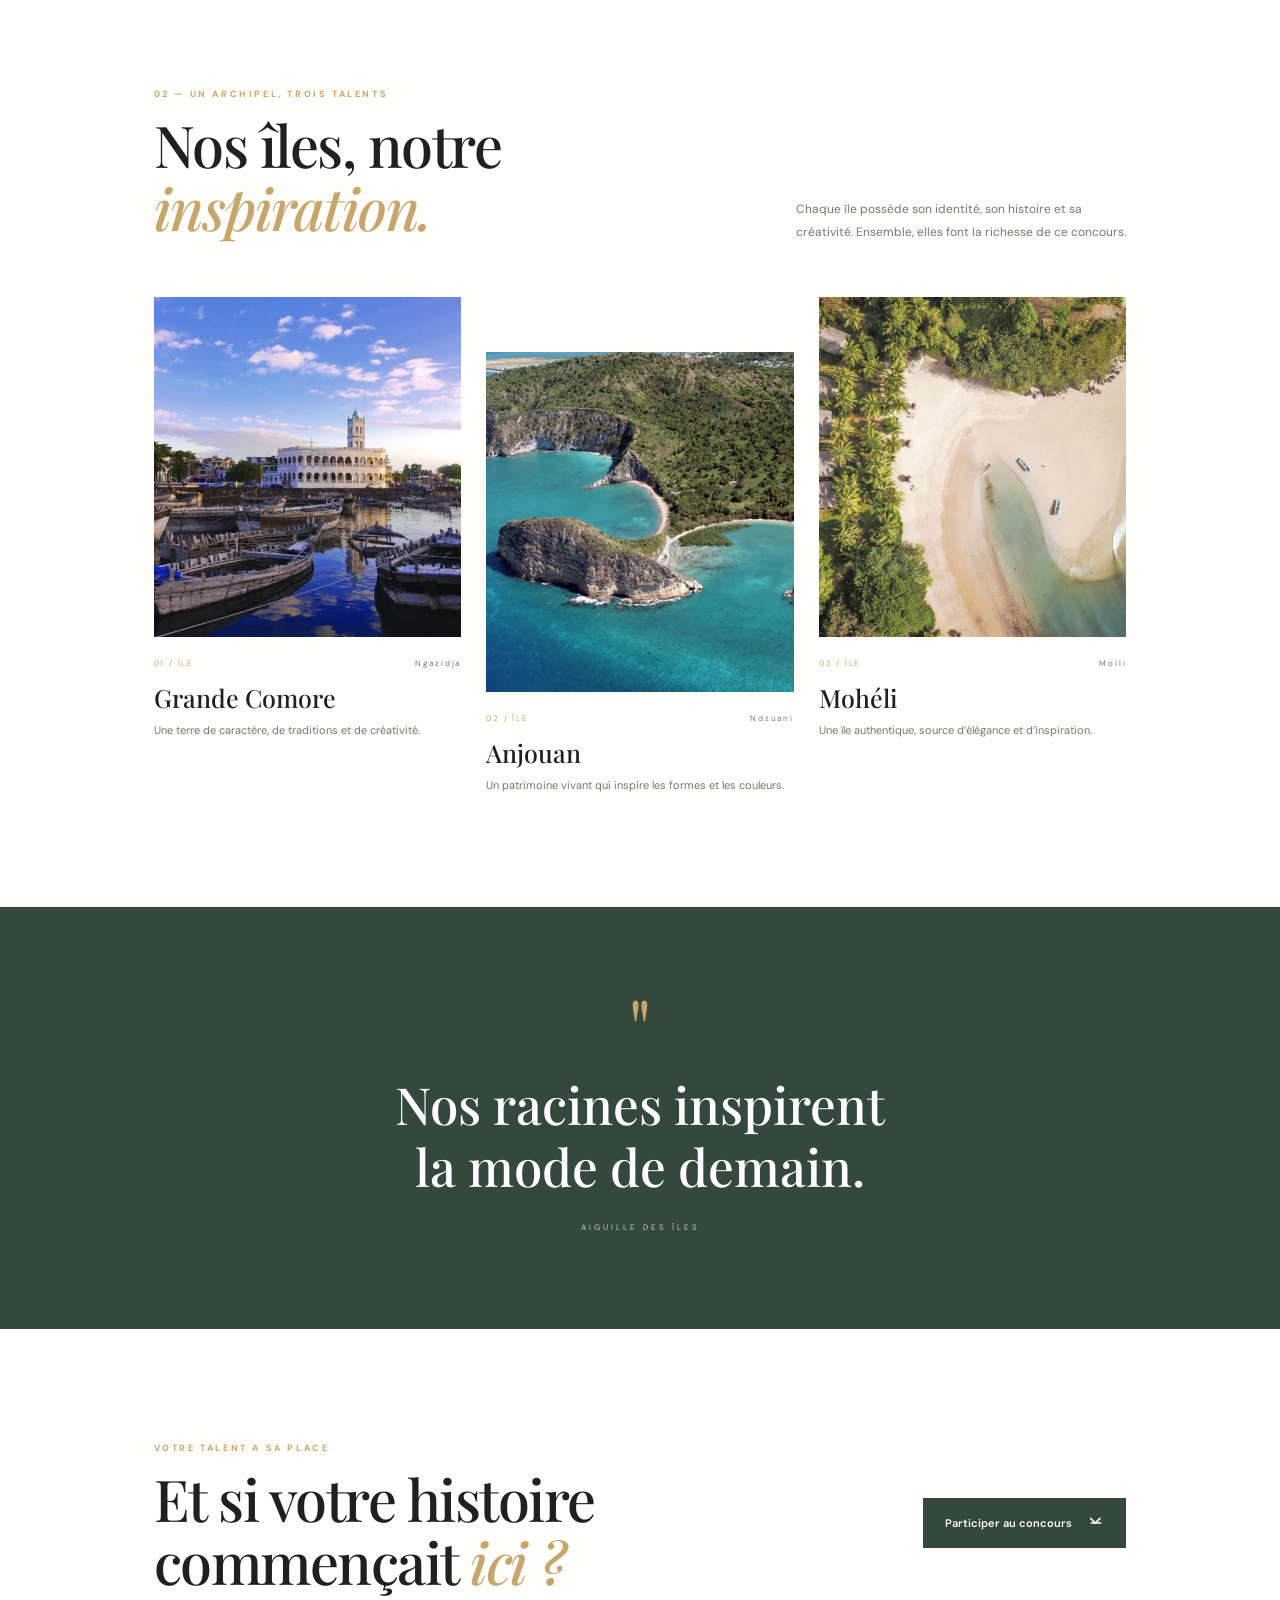
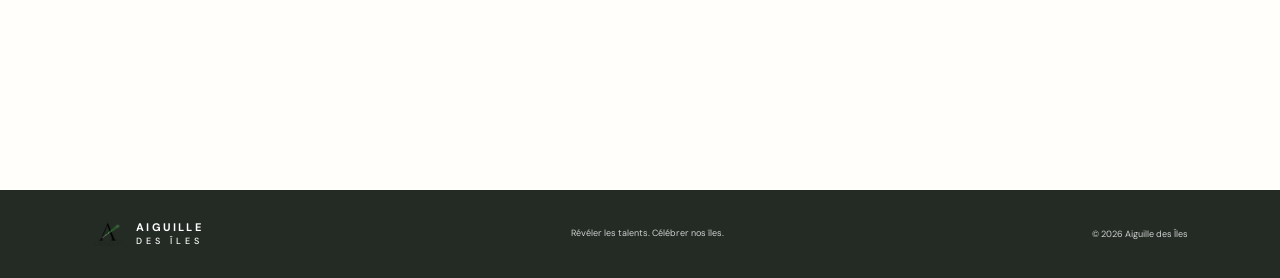
==== commit 423b7399: "7 commit" ====
--- a/index.html
+++ b/index.html
@@ -16,7 +16,7 @@
 <header class="site-header" role="banner">
   <a class="brand" href="index.html" aria-label="Aiguilles des Îles - Accueil">
     <span class="brand-mark" aria-hidden="true"><img src="assets/images/logo-aiguilles-iles.png" alt="Aiguilles des Îles"></span>
-    <span class="brand-name">AIGUILLES <small>DES ÎLES</small></span>
+    
   </a>
   <button class="menu-toggle" aria-label="Ouvrir le menu" aria-expanded="false" aria-controls="main-nav">
     <span aria-hidden="true"></span><span aria-hidden="true"></span>
@@ -49,11 +49,11 @@
     <div class="section-kicker reveal">01 — NOTRE VISION</div>
     <div class="intro-grid">
       <div class="reveal">
-        <p class="eyebrow">AIGUILLES DES ÎLES</p>
+        <p class="eyebrow">AIGUILLE DES ÎLES</p>
         <h2 id="vision-title">La créativité<br>comme <em>héritage.</em></h2>
       </div>
       <div class="intro-copy reveal">
-        <p class="lead">Aiguilles des Îles est un concours régional qui met en lumière les créateurs et créatrices de mode des Comores.</p>
+        <p class="lead">Aiguille des Îles est un concours régional qui met en lumière les créateurs et créatrices de mode des Comores.</p>
         <p>À travers des sélections organisées sur Grande Comore, Anjouan et Mohéli, le concours célèbre le savoir-faire, l&rsquo;audace et les nouvelles expressions du stylisme comorien.</p>
         <a class="text-link dark-link" href="concours.html">En savoir plus <svg class="icon icon-arrow" aria-hidden="true" width="16" height="16" viewBox="0 0 24 24" fill="none" stroke="currentColor" stroke-width="2.5" stroke-linecap="round" stroke-linejoin="round"><path d="M18 5l-7 7-7-7"/><path d="M5 12h14"/></svg></a>
       </div>
@@ -98,7 +98,7 @@
   <section class="quote-band" aria-label="Citation">
     <div class="quote-mark" aria-hidden="true">"</div>
     <blockquote>Nos racines inspirent<br>la mode de demain.</blockquote>
-    <span>AIGUILLES DES ÎLES</span>
+    <span>AIGUILLE DES ÎLES</span>
   </section>
 
   <section class="home-cta section-pad reveal" aria-labelledby="cta-title">
@@ -110,12 +110,12 @@
   </section>
 </main>
 <footer class="site-footer" role="contentinfo">
-  <a class="brand footer-brand" href="index.html" aria-label="Aiguilles des Îles - Accueil">
-    <span class="brand-mark" aria-hidden="true"><img src="assets/images/logo-aiguilles-iles.png" alt="Aiguilles des Îles"></span>
-    <span class="brand-name">AIGUILLES <small>DES ÎLES</small></span>
+  <a class="brand footer-brand" href="index.html" aria-label="Aiguille des Îles - Accueil">
+    <span class="brand-mark" aria-hidden="true"><img src="assets/images/logo-aiguilles-iles.png" alt="Aiguille des Îles"></span>
+    <span class="brand-name">AIGUILLE <small>DES ÎLES</small></span>
   </a>
   <p>Révéler les talents. Célébrer nos îles.</p>
-  <span class="copyright">© <span class="year" aria-live="polite"></span> Aiguilles des Îles</span>
+  <span class="copyright">© <span class="year" aria-live="polite"></span> Aiguille des Îles</span>
 </footer>
 </body>
 </html>
--- a/css/styles.css
+++ b/css/styles.css
@@ -355,6 +355,10 @@
   padding: var(--section-padding);
 }
 
+.application.section-pad {
+  padding-bottom: calc(var(--section-padding) + var(--space-7xl));
+}
+
 .container {
   width: 100%;
   max-width: 1200px;
@@ -517,6 +521,7 @@
 
 main {
   padding-top: var(--header-height);
+  padding-bottom: var(--space-7xl);
 }
 
 /* --------------------------------------------------------------------------
@@ -535,10 +540,10 @@
 }
 
 .hero-home {
-  background-image: linear-gradient(90deg, var(--color-green-85), var(--color-green-40) 48%, var(--color-green-15)), url("../assets/images/photo_accueil.jpg");
+  background-image: linear-gradient(90deg, var(--color-green-85), var(--color-green-40) 48%, var(--color-green-15)), url("../assets/images/photo_acc.png");
   background-size: cover;
   background-position: center 38%;
-  background-attachment: fixed;
+  background-attachment: scroll;
 }
 
 .hero-content {
@@ -625,7 +630,7 @@
   position: relative;
   background-size: cover;
   background-position: center;
-  background-attachment: fixed;
+  background-attachment: scroll;
   color: var(--color-white);
 }
 
@@ -662,11 +667,13 @@
 }
 
 .page-hero-application {
-  background-image: url("../assets/images/photo_accueil.jpg");
+  background-image: url("../assets/images/IMG_6166.jpg");
+  background-position: center 35%;
 }
 
 .page-hero-contact {
-  background-image: url("../assets/images/anjouan.webp");
+  background-image: url("../assets/images/IMG_6165.jpg");
+  background-position: center 30%;
 }
 
 /* --------------------------------------------------------------------------
@@ -760,8 +767,8 @@
 .island-photo {
   height: 340px;
   background-size: cover;
-  background-position: center;
-  background-attachment: fixed;
+  background-position: center 40%;
+  background-attachment: scroll;
   filter: saturate(0.75);
   transition: transform var(--transition-image), filter var(--transition-image);
 }
@@ -989,6 +996,7 @@
   display: grid;
   grid-template-columns: 0.8fr 1.2fr;
   gap: 9%;
+  padding-bottom: var(--space-9xl);
 }
 
 .application-heading {
@@ -1007,6 +1015,7 @@
   padding: 22px;
   background: var(--color-cream);
   max-width: 320px;
+  border-left: 3px solid var(--color-gold);
 }
 
 .application-reminder strong {
@@ -1025,32 +1034,52 @@
 .application-form,
 .contact-form {
   background: var(--color-cream);
-  padding: 35px;
+  padding: 40px;
+  margin-bottom: var(--space-6xl);
+  border: 1px solid var(--color-line);
+  position: relative;
+}
+
+.application-form::before,
+.contact-form::before {
+  content: '';
+  position: absolute;
+  top: 0;
+  left: 0;
+  right: 0;
+  height: 4px;
+  background: linear-gradient(90deg, var(--color-gold), var(--color-green));
 }
 
 .form-topline {
   display: flex;
   justify-content: space-between;
+  align-items: center;
   padding-bottom: 20px;
   border-bottom: 1px solid var(--color-line);
-  margin-bottom: 25px;
+  margin-bottom: 28px;
   color: var(--color-gold);
   font-size: 8px;
   letter-spacing: 1.8px;
   font-weight: 700;
 }
 
+.form-topline span:last-child {
+  color: var(--color-muted);
+  font-weight: 500;
+}
+
 .form-grid {
   display: grid;
   grid-template-columns: 1fr 1fr;
-  gap: 19px 16px;
+  gap: 22px 18px;
 }
 
 .form-grid label,
 .contact-form label {
   display: flex;
   flex-direction: column;
-  gap: 9px;
+  gap: 10px;
   font-size: var(--fs-form-label);
   font-weight: 700;
   color: #53544c;
@@ -1063,41 +1092,70 @@
 input, select, textarea {
   width: 100%;
   border: 1px solid var(--color-line);
-  border-radius: var(--radius-none);
+  border-radius: var(--radius-sm);
   background: var(--color-paper);
-  padding: 13px 12px;
+  padding: 14px 14px;
   color: var(--color-ink);
   font: var(--fs-form-input) var(--font-sans);
   outline: none;
-  transition: border-color var(--transition-base), box-shadow var(--transition-base);
+  transition: border-color var(--transition-base), box-shadow var(--transition-base), background var(--transition-base);
+}
+
+input:hover, select:hover, textarea:hover {
+  border-color: var(--color-muted);
 }
 
 input:focus, select:focus, textarea:focus {
   border-color: var(--color-focus);
-  box-shadow: 0 0 0 3px rgba(199, 166, 107, 0.2);
+  box-shadow: 0 0 0 3px rgba(199, 166, 107, 0.25);
+  background: var(--color-white);
 }
 
 input:invalid:not(:placeholder-shown),
 select:invalid:not(:placeholder-shown),
 textarea:invalid:not(:placeholder-shown) {
   border-color: var(--color-error-text);
+  background: var(--color-error-bg);
 }
 
 textarea {
   resize: vertical;
-  min-height: 100px;
+  min-height: 110px;
+  line-height: 1.6;
+}
+
+.upload-label {
+  position: relative;
 }
 
 .upload-label small {
   font-weight: 400;
   color: var(--color-muted);
   line-height: 1.5;
-  margin-top: 4px;
+  margin-top: 6px;
   display: block;
 }
 
 input[type="file"] {
-  padding: 10px;
+  padding: 12px;
+  cursor: pointer;
+}
+
+input[type="file"]::file-selector-button {
+  background: var(--color-green);
+  color: var(--color-white);
+  border: none;
+  padding: 10px 18px;
+  margin-right: 14px;
+  font: 600 var(--fs-button) var(--font-sans);
+  border-radius: var(--radius-sm);
+  cursor: pointer;
+  transition: background var(--transition-base), transform var(--transition-base);
+}
+
+input[type="file"]::file-selector-button:hover {
+  background: #2d3d34;
+  transform: translateY(-1px);
 }
 
 /* Fix date input on mobile - ensure it doesn't overflow */
@@ -1110,42 +1168,64 @@
 .consent {
   display: flex;
   gap: 10px;
-  align-items: center;
-  margin: 25px 0;
+  align-items: flex-start;
+  margin: 30px 0;
   color: var(--color-muted);
   font-size: 10px;
+  line-height: 1.5;
 }
 
 .consent input {
   width: auto;
+  min-width: 18px;
+  height: 18px;
   accent-color: var(--color-green);
+  margin-top: 2px;
+  flex-shrink: 0;
 }
 
 .form-disclaimer {
   color: #8a887e;
   font-size: 9px;
   line-height: 1.6;
-  margin: 17px 0 0;
+  margin: 22px 0 0;
+  padding-top: 18px;
+  border-top: 1px solid var(--color-line);
 }
 
 .form-message {
   display: none;
-  padding: 14px;
-  margin-top: 18px;
+  padding: 16px 18px;
+  margin-top: 20px;
   background: var(--color-success-bg);
   color: var(--color-success-text);
   font-size: 11px;
   line-height: 1.6;
   border-radius: var(--radius-sm);
+  border-left: 3px solid var(--color-green);
 }
 
 .form-message.show {
   display: block;
+  animation: slideIn 0.3s ease;
+}
+
+@keyframes slideIn {
+  from { opacity: 0; transform: translateY(-10px); }
+  to { opacity: 1; transform: translateY(0); }
 }
 
 .form-message.error {
   background: var(--color-error-bg);
   color: var(--color-error-text);
+  border-left-color: var(--color-error-text);
+}
+
+.application-form .button,
+.contact-form .button {
+  width: 100%;
+  margin-top: 8px;
+  padding: 18px 24px;
 }
 
 /* --------------------------------------------------------------------------
@@ -1385,6 +1465,7 @@
 
   main {
     padding-top: var(--header-height-mobile);
+    padding-bottom: var(--space-4xl);
   }
 
   .hero {
@@ -1398,6 +1479,34 @@
 
   .section-pad {
     padding: var(--section-padding-mobile);
+  }
+
+  .application.section-pad {
+    padding-bottom: calc(var(--section-padding-mobile) + var(--space-6xl));
+  }
+
+  .application {
+    grid-template-columns: 1fr;
+    gap: 50px;
+    padding-bottom: var(--space-7xl);
+  }
+
+  .application-heading {
+    align-self: auto;
+    text-align: center;
+  }
+
+  .application-heading > p {
+    max-width: none;
+    margin: 0 auto;
+  }
+
+  .application-reminder {
+    max-width: none;
+    margin: 30px auto 0;
+    border-left: none;
+    border-top: 3px solid var(--color-gold);
+    text-align: center;
   }
 
   .requirements-content {
@@ -1423,8 +1532,8 @@
 @media (max-width: 650px) {
   .hero {
     min-height: 650px;
-    background-attachment: fixed;
-    background-position: 58% center;
+    background-attachment: scroll;
+    background-position: center 45%;
   }
 
   .hero-content {
@@ -1453,7 +1562,12 @@
 
   .page-hero,
   .island-photo {
-    background-attachment: fixed;
+    background-attachment: scroll;
+  }
+
+  .page-hero {
+    height: 480px;
+    min-height: 400px;
   }
 
   .intro-grid,
@@ -1500,10 +1614,28 @@
 
   .island-photo {
     height: 390px;
+    background-attachment: scroll;
+    background-position: center 40%;
   }
 
   .page-hero {
     height: 440px;
+  }
+
+  .page-hero-fashion {
+    background-position: center 40%;
+  }
+
+  .page-hero-calendar {
+    background-position: center 50%;
+  }
+
+  .page-hero-application {
+    background-position: center 30%;
+  }
+
+  .page-hero-contact {
+    background-position: center 35%;
   }
 
   .page-hero-content {
@@ -1539,7 +1671,14 @@
 
   .application-form,
   .contact-form {
-    padding: 23px 18px;
+    padding: 24px 18px;
+    margin-bottom: var(--space-6xl);
+  }
+
+  .application-form .button,
+  .contact-form .button {
+    padding: 16px 20px;
+    font-size: var(--fs-button);
   }
 
   /* Mobile form fixes - prevent overflow */
@@ -1560,6 +1699,13 @@
   /* Ensure file inputs don't overflow */
   input[type="file"] {
     max-width: 100%;
+    padding: 10px;
+  }
+
+  input[type="file"]::file-selector-button {
+    padding: 8px 14px;
+    font-size: 10px;
+    margin-right: 10px;
   }
 
   /* Fix date picker specific issues on iOS Safari */
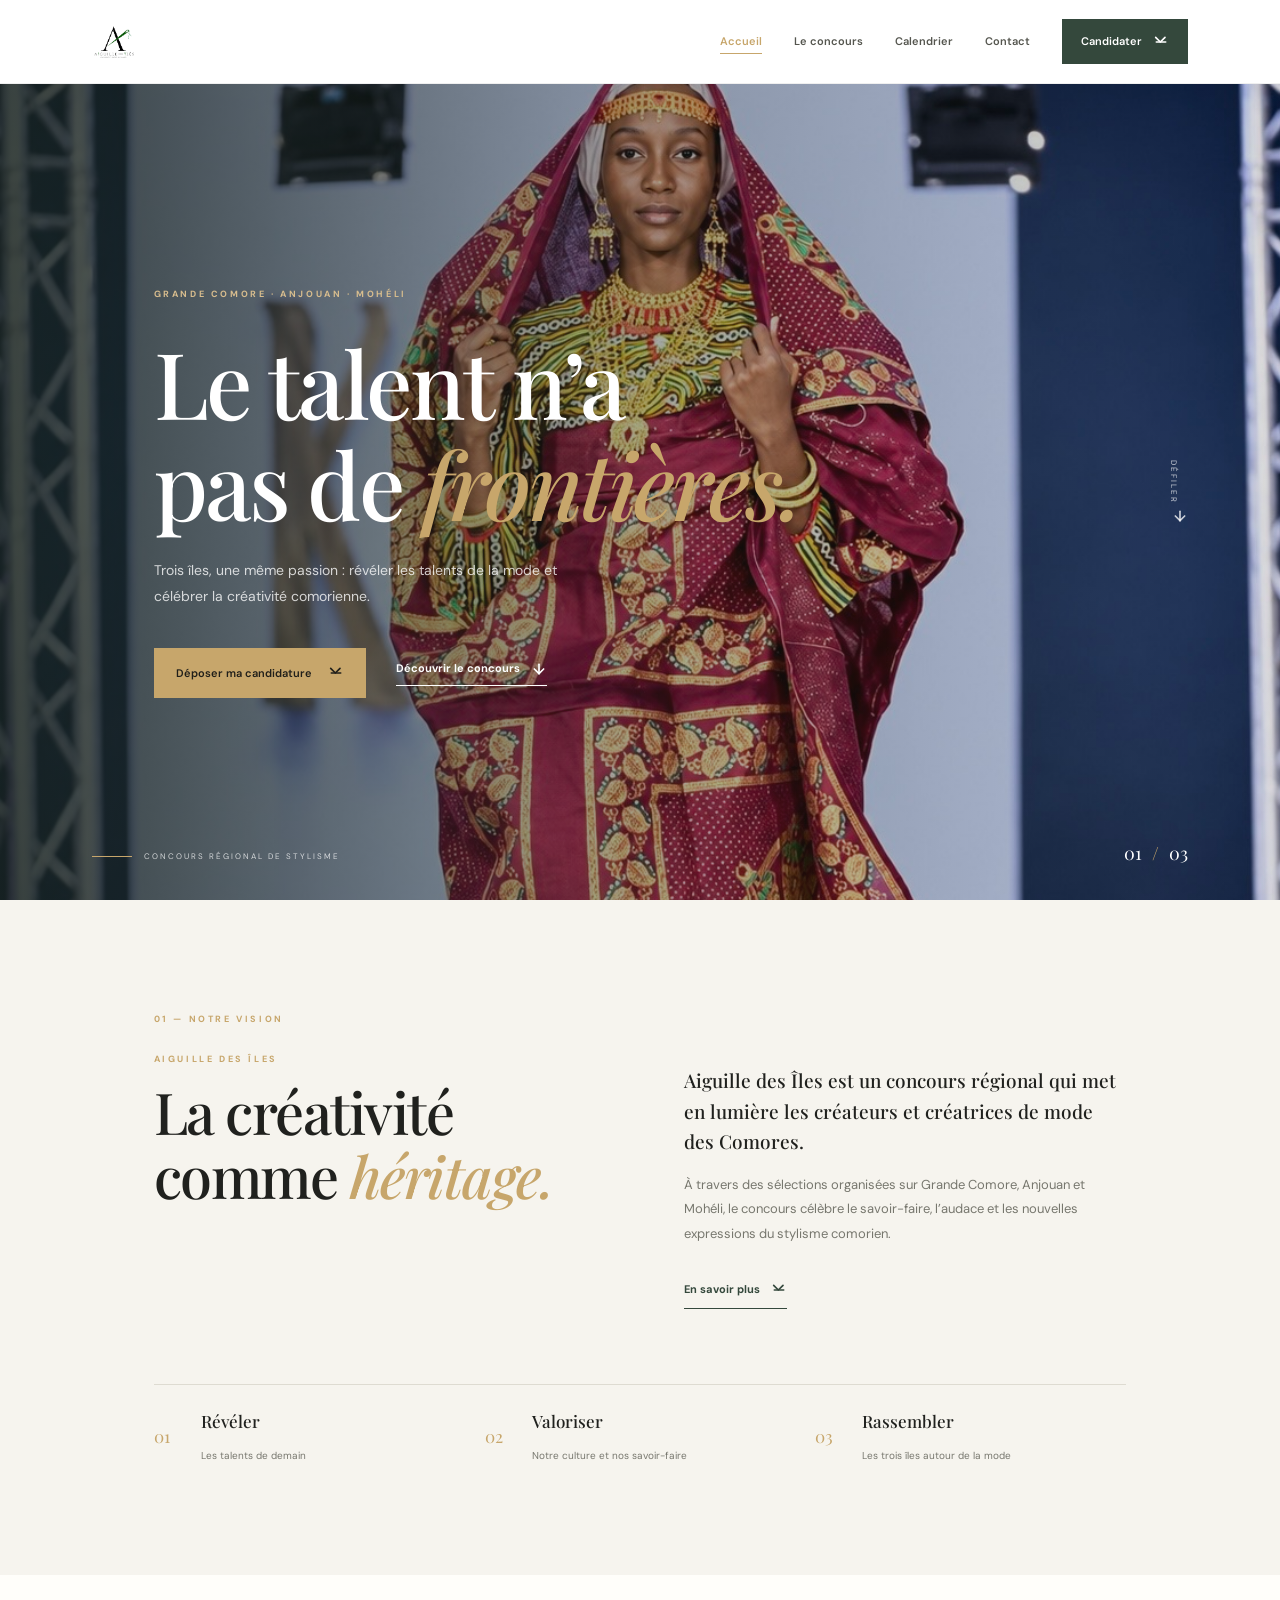
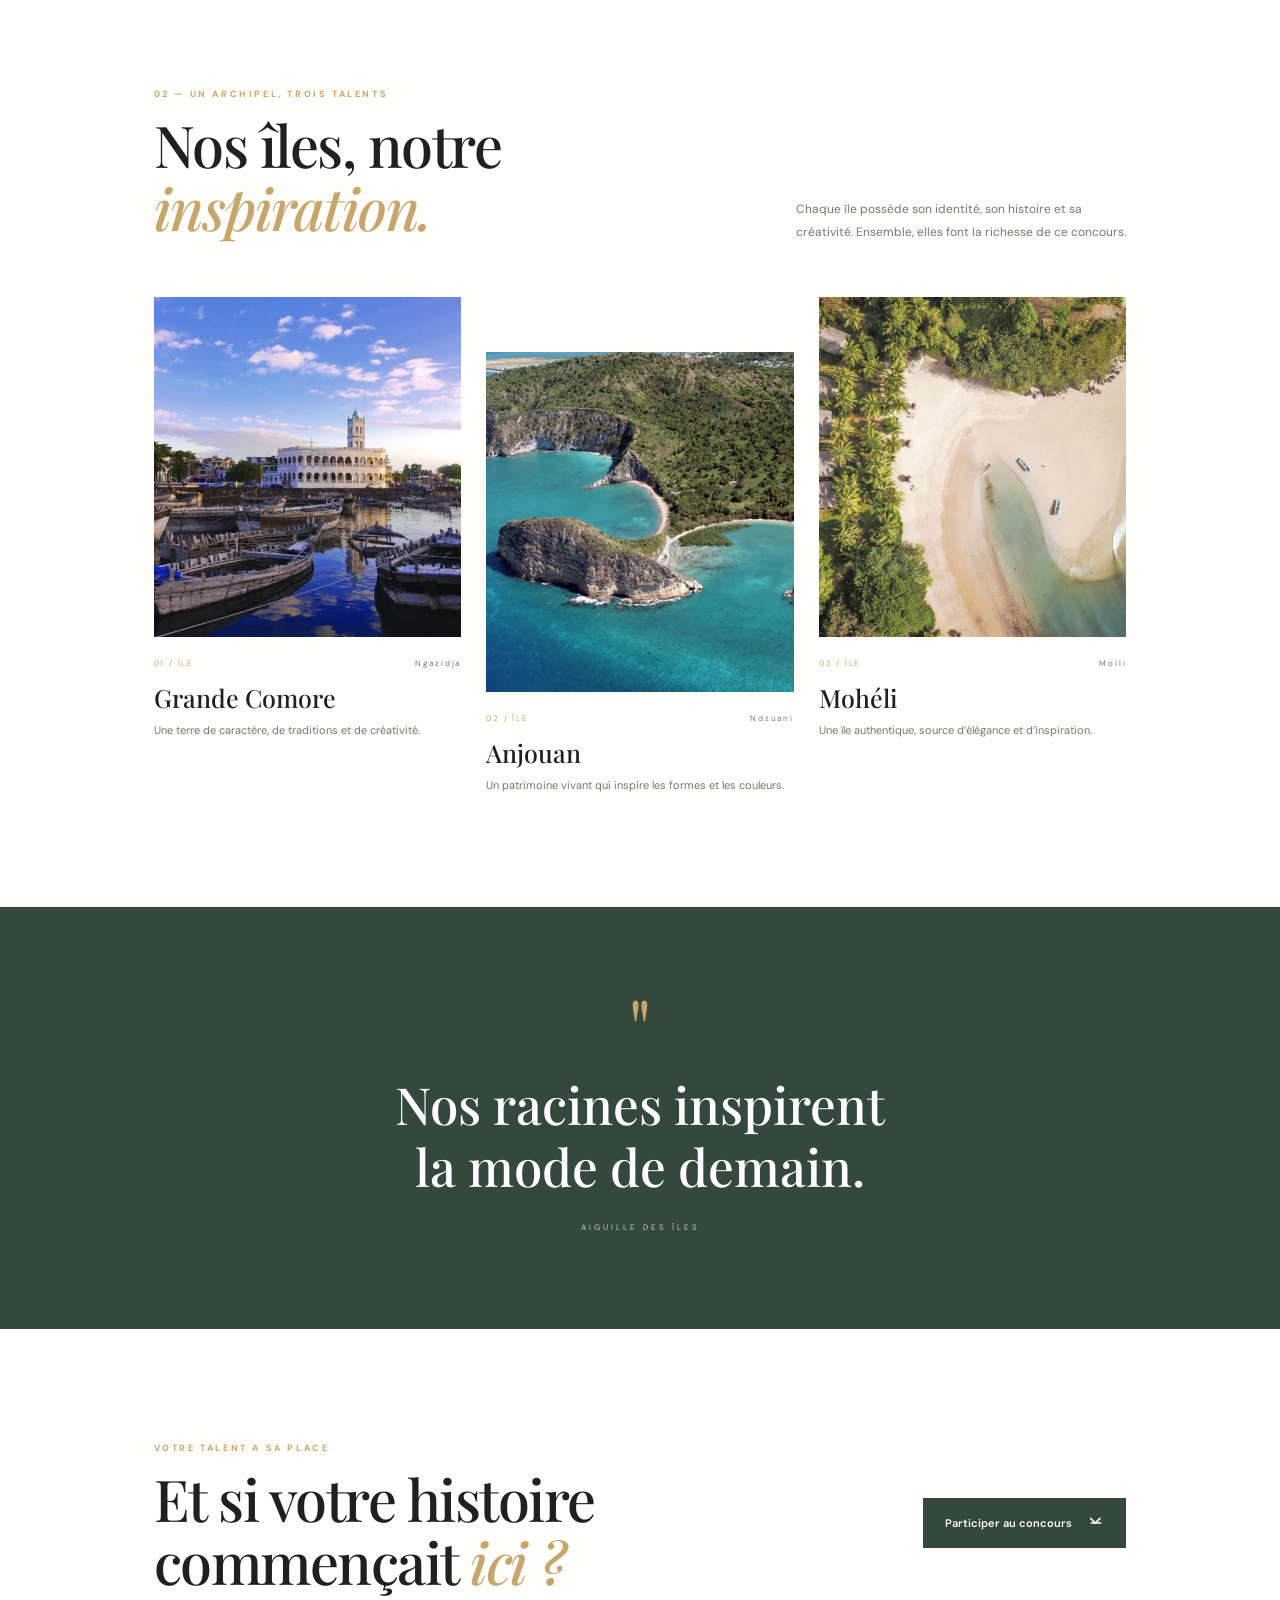
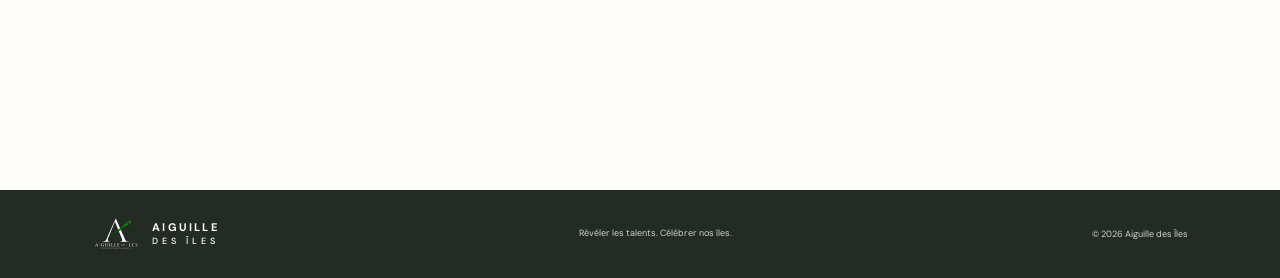
==== commit 036b33b7: "8 commit" ====
--- a/index.html
+++ b/index.html
@@ -111,7 +111,7 @@
 </main>
 <footer class="site-footer" role="contentinfo">
   <a class="brand footer-brand" href="index.html" aria-label="Aiguille des Îles - Accueil">
-    <span class="brand-mark" aria-hidden="true"><img src="assets/images/logo-aiguilles-iles.png" alt="Aiguille des Îles"></span>
+    <span class="brand-mark" aria-hidden="true"><img src="assets/images/906E5517-88B5-470D-8A6B-3D6CE0A4C094.PNG" alt="Aiguille des Îles"></span>
     <span class="brand-name">AIGUILLE <small>DES ÎLES</small></span>
   </a>
   <p>Révéler les talents. Célébrer nos îles.</p>
--- a/css/styles.css
+++ b/css/styles.css
@@ -540,7 +540,7 @@
 }
 
 .hero-home {
-  background-image: linear-gradient(90deg, var(--color-green-85), var(--color-green-40) 48%, var(--color-green-15)), url("../assets/images/photo_acc.png");
+  background-image: linear-gradient(90deg, var(--color-green-85), var(--color-green-40) 48%, var(--color-green-15)), url("../assets/images/F44CAD52-5895-401E-AB9C-CC21CCABED38.jpg");
   background-size: cover;
   background-position: center 38%;
   background-attachment: scroll;
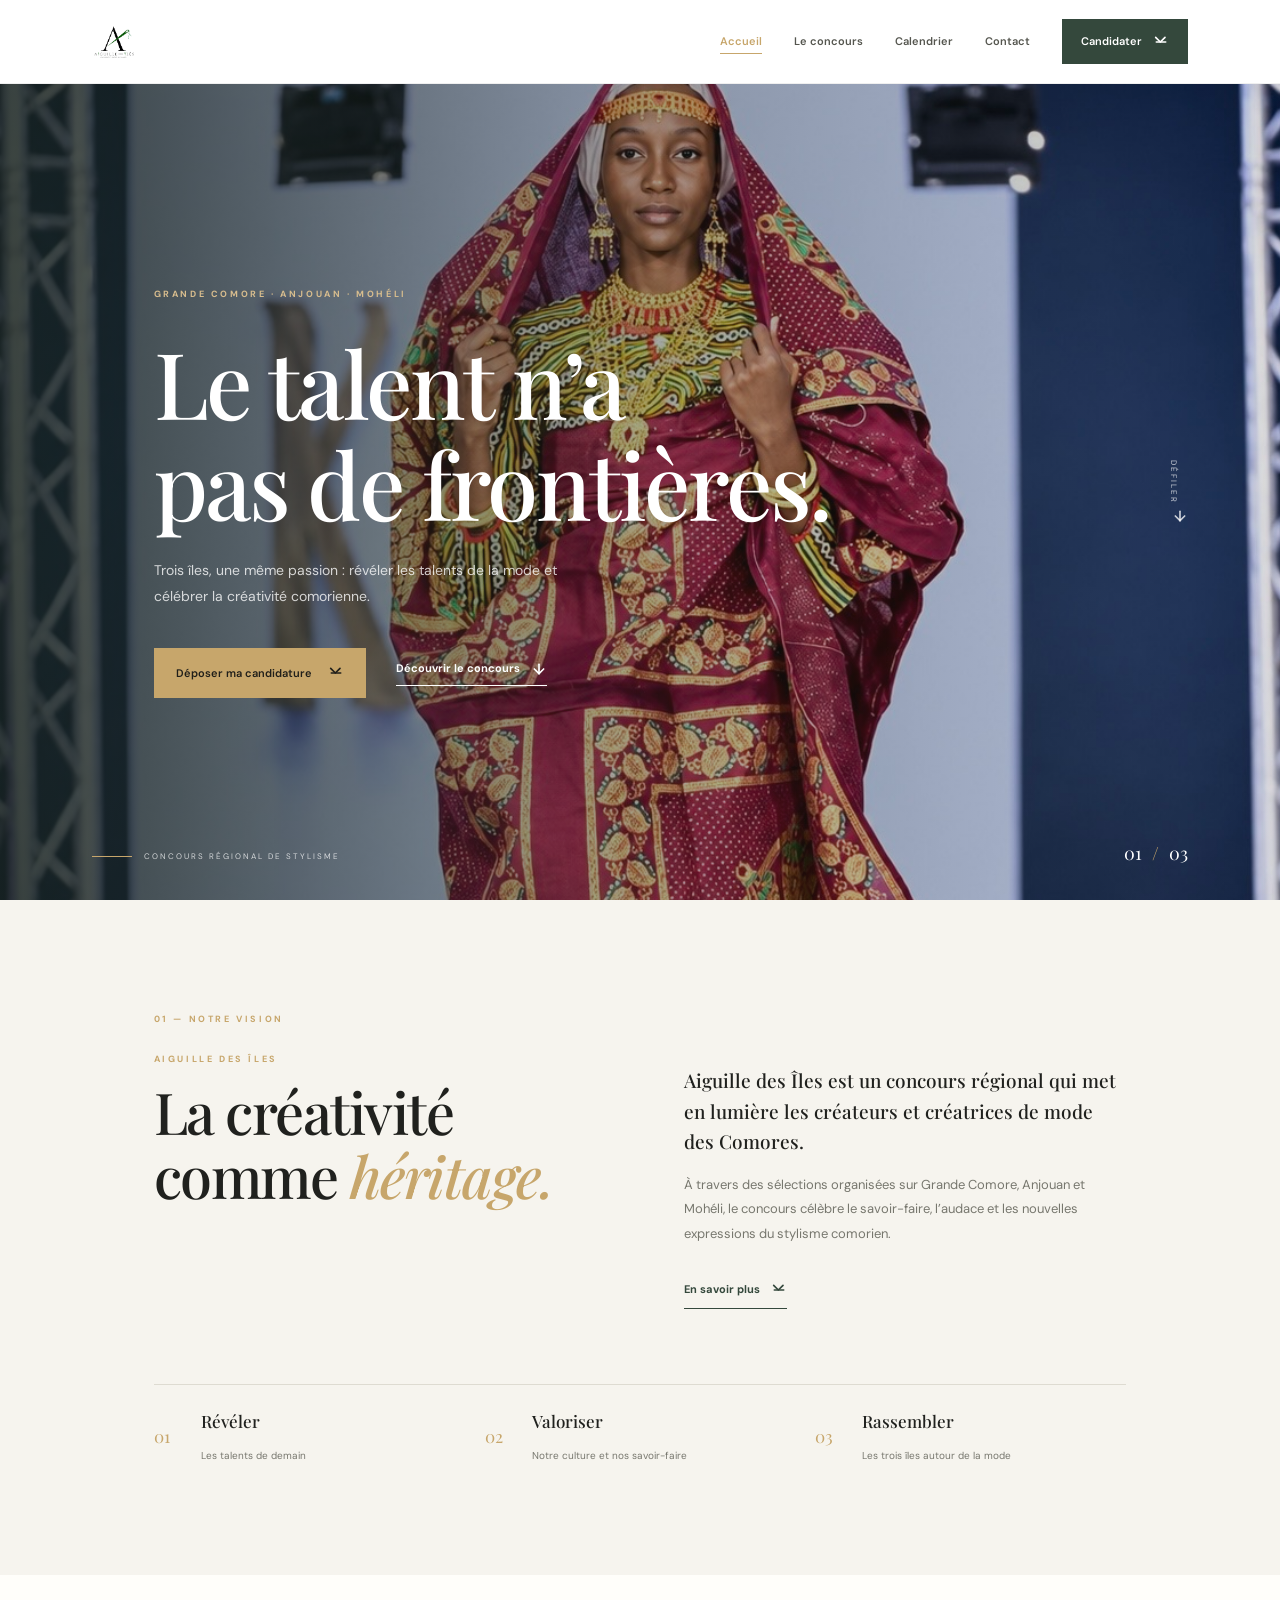
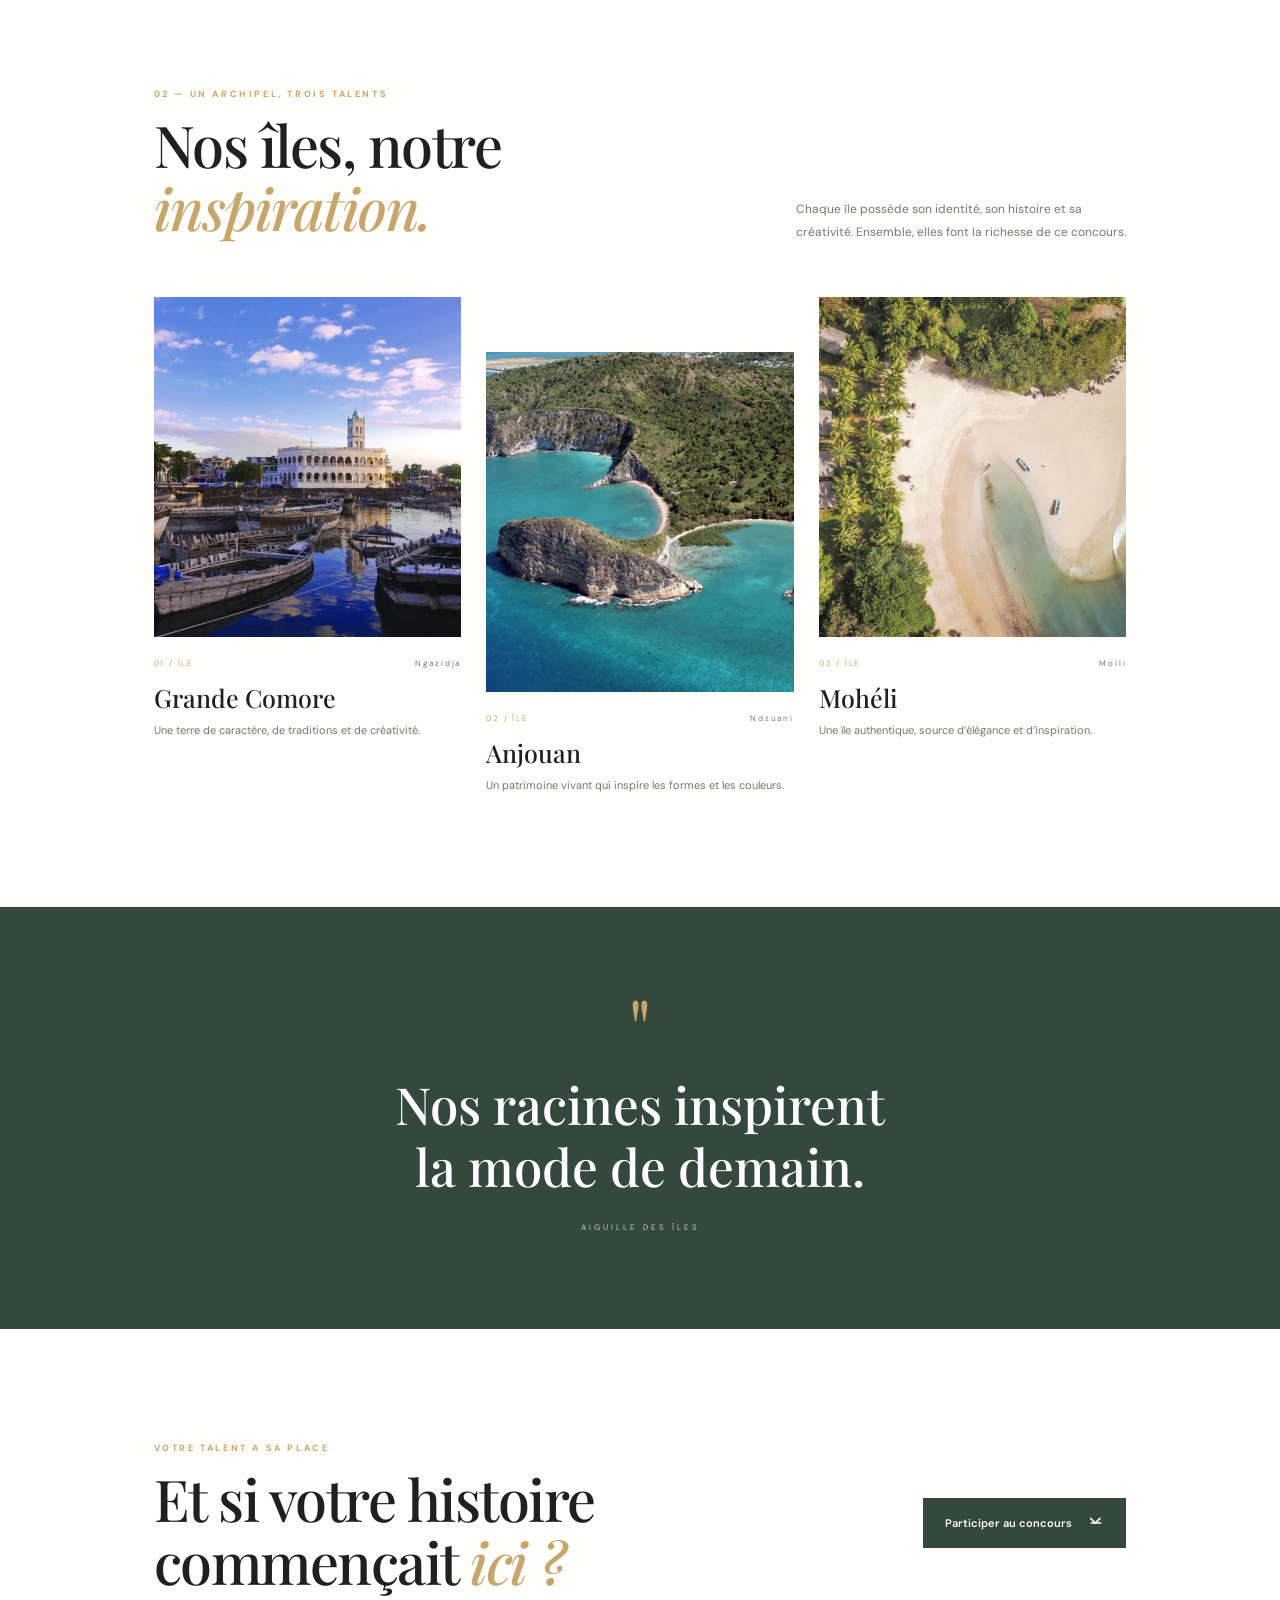
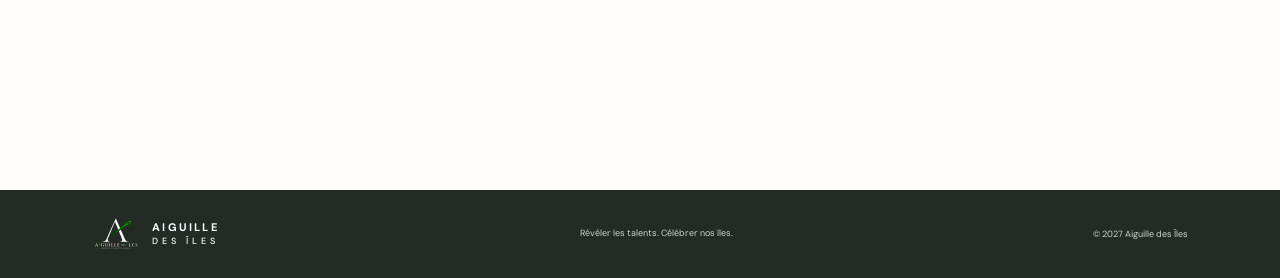
==== commit 88f51e1d: "10 commit" ====
--- a/index.html
+++ b/index.html
@@ -33,7 +33,7 @@
   <section class="hero hero-home" aria-labelledby="hero-title">
     <div class="hero-content reveal">
       <p class="eyebrow light">GRANDE COMORE · ANJOUAN · MOHÉLI</p>
-      <h1 id="hero-title">Le talent n&rsquo;a<br>pas de <em>frontières.</em></h1>
+      <h1 id="hero-title">Le talent n&rsquo;a<br>pas de frontières.</h1>
       <p class="hero-intro">Trois îles, une même passion : révéler les talents de la mode et célébrer la créativité comorienne.</p>
       <div class="hero-actions">
         <a class="button button-gold" href="candidature.html">Déposer ma candidature <svg class="icon icon-arrow" aria-hidden="true" width="16" height="16" viewBox="0 0 24 24" fill="none" stroke="currentColor" stroke-width="2.5" stroke-linecap="round" stroke-linejoin="round"><path d="M18 5l-7 7-7-7"/><path d="M5 12h14"/></svg></a>
